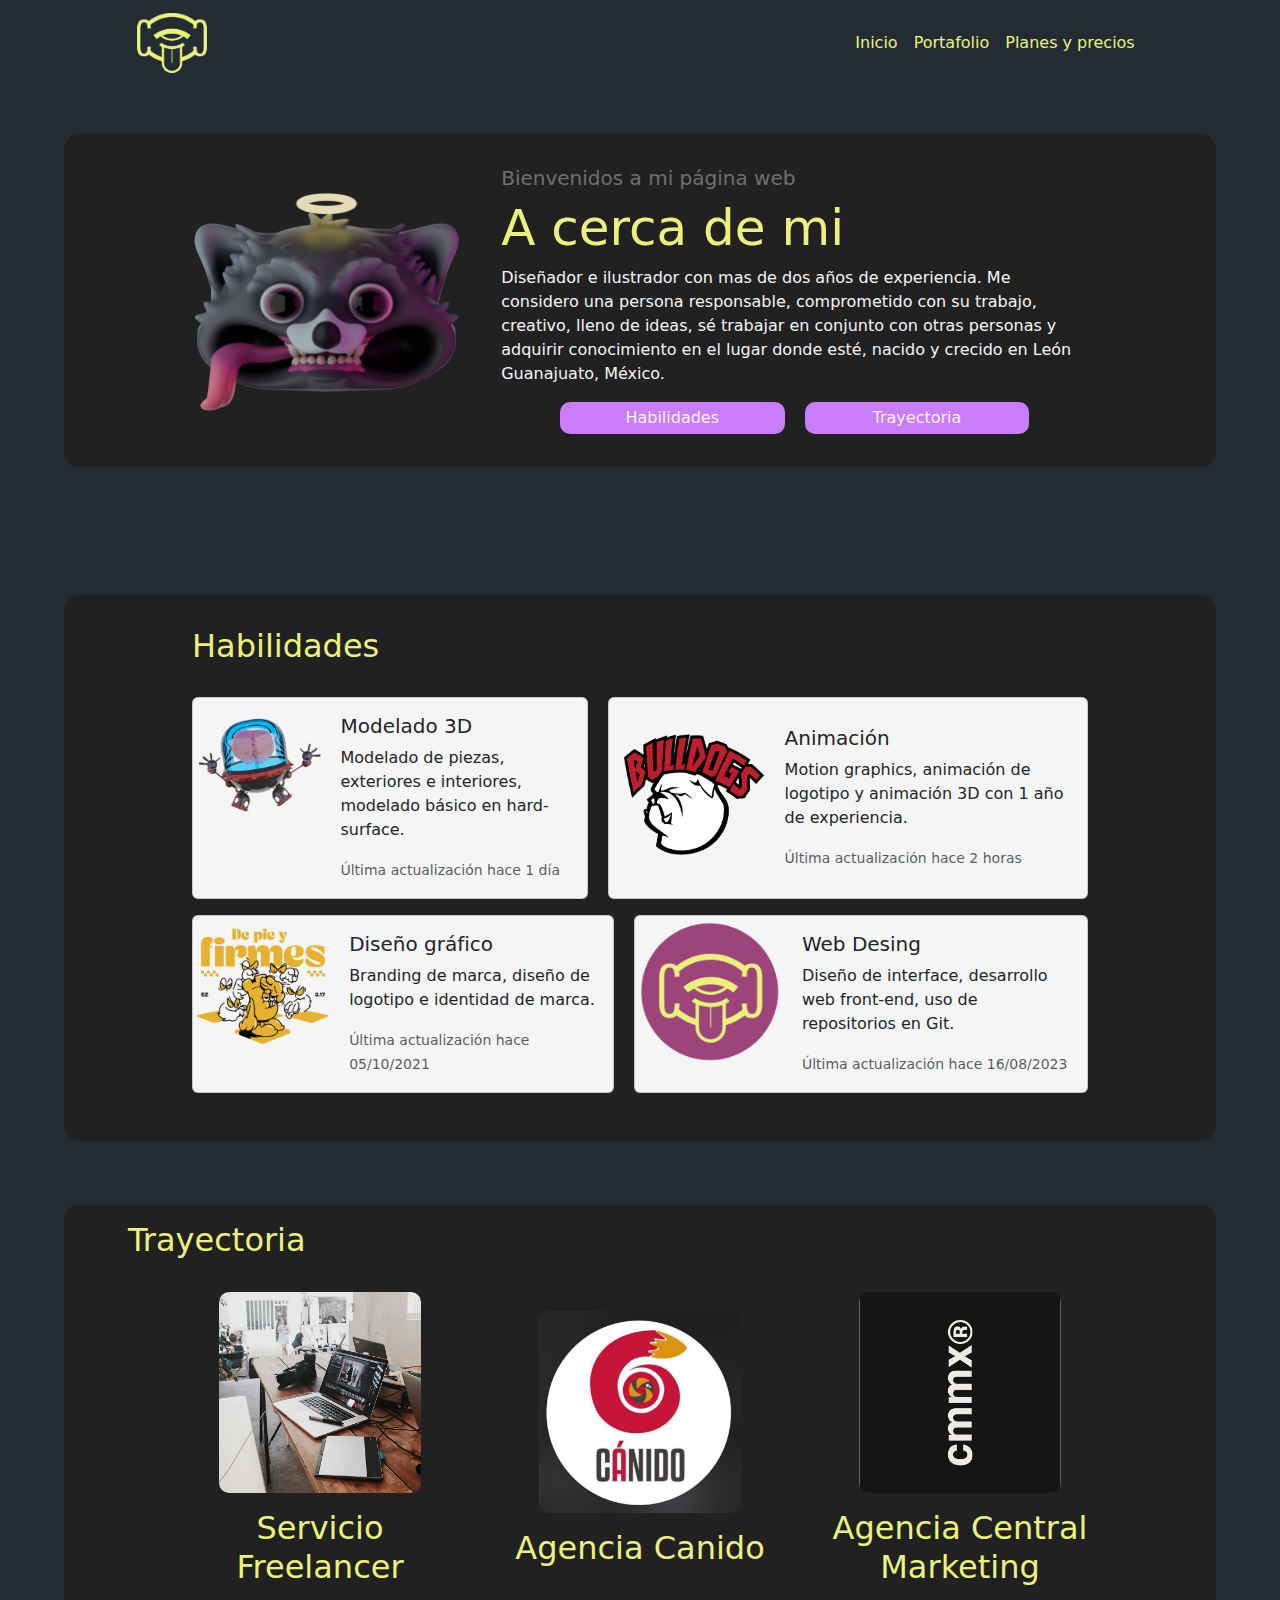
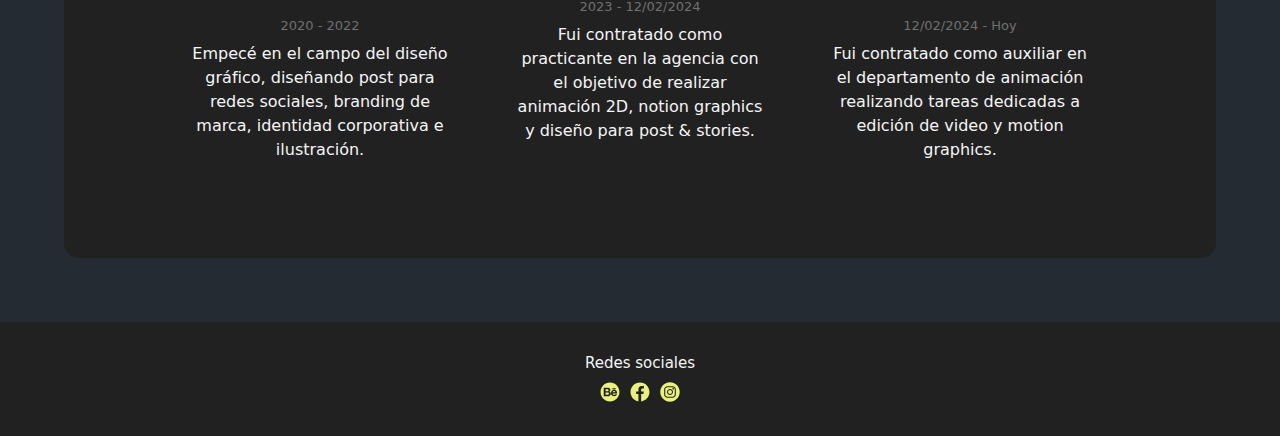
==== index.html @ 5fc026d7 "Agregué SASS a mi proyecto y ejecuté el comando para exportarlo a css plano" ====
<!DOCTYPE html>
<html lang="es">
<head>
    <meta charset="UTF-8">
    <meta name="viewport" content="width=device-width, initial-scale=1.0">
    <title>Inicio</title>

    <!-- Estilos -->

    <link rel="stylesheet" href="./css/main.css">
    
    <!-- Bootstrap CDN -->
    
    <link href="https://cdn.jsdelivr.net/npm/bootstrap@5.3.3/dist/css/bootstrap.min.css" rel="stylesheet" integrity="sha384-QWTKZyjpPEjISv5WaRU9OFeRpok6YctnYmDr5pNlyT2bRjXh0JMhjY6hW+ALEwIH" crossorigin="anonymous">
    <script src="https://cdn.jsdelivr.net/npm/bootstrap@5.3.3/dist/js/bootstrap.bundle.min.js" integrity="sha384-YvpcrYf0tY3lHB60NNkmXc5s9fDVZLESaAA55NDzOxhy9GkcIdslK1eN7N6jIeHz" crossorigin="anonymous"></script>

</head>
<body class="cuerpo">
    
    <nav class="navbar navbar-expand-lg">
        <div class="container-fluid">
          <a class="navbar-brand" href="#"><img class="logo" src="./assets/images/logoPagina.png"></a>
          <button class="navbar-toggler" type="button" data-bs-toggle="collapse" data-bs-target="#navbarNavAltMarkup" aria-controls="navbarNavAltMarkup" aria-expanded="false" aria-label="Toggle navigation">
            <span class="navbar-toggler-icon"></span>
          </button>
          <div class="collapse navbar-collapse" id="navbarNavAltMarkup">
            <div class="navbar-nav">
              <a class="nav-link" aria-current="page" href="#">Inicio</a>
              <a class="nav-link" href="./pages/portafolio.html">Portafolio</a>
              <a class="nav-link" href="#">Planes y precios</a>
              
            </div>
          </div>
        </div>
      </nav>

      <div class="bienvenida">

        <div class="foto">

            <img class="imgFoto" src="./assets/images/fotoBienvenida.png" alt="">

        </div>

        <div class="info">

            <h2>Bienvenidos a mi página web</h2>
            <h1>A cerca de mi</h1>
            <p>Diseñador e ilustrador con mas de dos años de experiencia. Me considero una persona responsable, comprometido con su trabajo,  creativo, lleno de ideas, sé trabajar en conjunto con otras personas y adquirir conocimiento en el lugar donde esté, nacido y crecido en León Guanajuato, México.</p>

            <div class="botones">

                <div class="btn_cv">

                    <button class="btnHab"><a href="#habilidades">Habilidades</a></button>
                    <button class="btnTray"><a href="#trayectoria">Trayectoria</a></button>
                    

                </div>

          </div>

        </div>

      </div>

      <div class="habilidades" id="habilidades">

        <h2>Habilidades</h2>

        <div class="skillsCardsTop">

          <!--- Card 1 -->

          <div class="card mb-3" style="max-width: 540px;">
            <div class="row g-0">
              <div class="col-md-4">
                <img src="./assets/images/robot2.png" class="img-fluid rounded-start" alt="...">
              </div>
              <div class="col-md-8">
                <div class="card-body">
                  <h5 class="card-title">Modelado 3D</h5>
                  <p class="card-text">Modelado de piezas, exteriores e interiores, modelado básico en hard-surface.</p>
                  <p class="card-text"><small class="text-body-secondary">Última actualización hace 1 día</small></p>
                </div>
              </div>
            </div>
          </div>

          <!--- Card 2 -->

          <div class="card mb-3" style="max-width: 540px;">
            <div class="row g-0">
              <div class="col-md-4">
                <img src="./assets/images/bulldogs.png" class="img-fluid rounded-start" alt="...">
              </div>
              <div class="col-md-8">
                <div class="card-body">
                  <h5 class="card-title">Animación</h5>
                  <p class="card-text">Motion graphics, animación de logotipo y animación 3D con 1 año de experiencia.</p>
                  <p class="card-text"><small class="text-body-secondary">Última actualización hace 2 horas</small></p>
                </div>
              </div>
            </div>
          </div>

        </div>

        <div class="skillsCardsDown">

          <!--- Card 3 -->

          <div class="card mb-3" style="max-width: 540px;">
            <div class="row g-0">
              <div class="col-md-4">
                <img src="./assets/images/diseño.png" class="img-fluid rounded-start" alt="...">
              </div>
              <div class="col-md-8">
                <div class="card-body">
                  <h5 class="card-title">Diseño gráfico</h5>
                  <p class="card-text">Branding de marca, diseño de logotipo e identidad de marca.</p>
                  <p class="card-text"><small class="text-body-secondary">Última actualización hace 05/10/2021</small></p>
                </div>
              </div>
            </div>
          </div>

          <!--- Card 4 -->

          <div class="card mb-3" style="max-width: 540px;">
            <div class="row g-0">
              <div class="col-md-4">
                <img src="./assets/images/logoPagina2.png" class="img-fluid rounded-start" alt="...">
              </div>
              <div class="col-md-8">
                <div class="card-body">
                  <h5 class="card-title">Web Desing</h5>
                  <p class="card-text">Diseño de interface, desarrollo web front-end, uso de repositorios en Git.</p>
                  <p class="card-text"><small class="text-body-secondary">Última actualización hace 16/08/2023</small></p>
                </div>
              </div>
            </div>
          </div>

        </div>

      </div>


      <!-- Trayectoria -->



      <div class="trayectoria" id="trayectoria">


        <h2 id="trayectoria">Trayectoria</h2>
        
        
      <div class="trayCards">

        <!-- Card 1 -->

        <div class="card" style="width: 18rem;">
          <img src="./assets/images/freelance.png" class="card-img-top" alt="...">
          <div class="card-body">
            <h2>Servicio Freelancer</h2>
            <h4>2020 - 2022</h4>
            <p class="card-text">Empecé en el campo del diseño gráfico, diseñando post para redes sociales, branding de marca, identidad corporativa e ilustración.</p>
          </div>
        </div>

        <!-- Card 2 -->

        <div class="card" style="width: 18rem;">
          <img src="./assets/images/canido.png" class="card-img-top" alt="...">
          <div class="card-body">
            <h2>Agencia Canido</h2>
            <h4>2023 - 12/02/2024</h4>
            <p class="card-text">Fui contratado como practicante en la agencia con el objetivo de realizar animación 2D, notion graphics y diseño para post & stories.</p>
          </div>
        </div>

        <!-- Card 3 -->

        <div class="card" style="width: 18rem;">
          <img src="./assets/images/cmmx.png" class="card-img-top" alt="...">
          <div class="card-body">
            <h2>Agencia Central Marketing</h2>
            <h4>12/02/2024 - Hoy</h4>
            <p class="card-text">Fui contratado como auxiliar en el departamento de animación realizando tareas dedicadas a edición de video y motion graphics.</p>
          </div>
        </div>

      </div>
      </div>

      <!-- Footer -->
       <div class="footer">

        <h2>Redes sociales</h2>

        <div class="rss">

          
          

            <li><a href="https://www.behance.net/carloscamarena1" target="_blank"><img src="./assets/images/behanceIcon.svg" alt=""></a></li>

            <li><a href="https://www.facebook.com/profile.php?id=100029726767003&locale=es_LA" target="_blank"><img src="./assets/images/faceIcon.svg" alt=""></li></a>       

            <li><a href="https://www.instagram.com/charlie30cam/" target="_blank"><img src="./assets/images/instaIcon.svg" alt=""></li></a>


          
          

        </div>

       </div>

</body>
</html>
---- css/main.css ----
/* Reseteo de estilos */
* {
  padding: 0;
  margin: 0;
  border: 0;
  font-size: 100%;
}

/* Paleta de colores */
.montserrat {
  font-family: "Montserrat", sans-serif;
  font-optical-sizing: auto;
  font-style: normal;
}

.ibm-plex-sans-thin {
  font-family: "IBM Plex Sans", sans-serif;
  font-weight: 100;
  font-style: normal;
}

.ibm-plex-sans-extralight {
  font-family: "IBM Plex Sans", sans-serif;
  font-weight: 200;
  font-style: normal;
}

.ibm-plex-sans-light {
  font-family: "IBM Plex Sans", sans-serif;
  font-weight: 300;
  font-style: normal;
}

.ibm-plex-sans-regular {
  font-family: "IBM Plex Sans", sans-serif;
  font-weight: 400;
  font-style: normal;
}

.ibm-plex-sans-medium {
  font-family: "IBM Plex Sans", sans-serif;
  font-weight: 500;
  font-style: normal;
}

.ibm-plex-sans-semibold {
  font-family: "IBM Plex Sans", sans-serif;
  font-weight: 600;
  font-style: normal;
}

.ibm-plex-sans-bold {
  font-family: "IBM Plex Sans", sans-serif;
  font-weight: 700;
  font-style: normal;
}

.ibm-plex-sans-thin-italic {
  font-family: "IBM Plex Sans", sans-serif;
  font-weight: 100;
  font-style: italic;
}

.ibm-plex-sans-extralight-italic {
  font-family: "IBM Plex Sans", sans-serif;
  font-weight: 200;
  font-style: italic;
}

.ibm-plex-sans-light-italic {
  font-family: "IBM Plex Sans", sans-serif;
  font-weight: 300;
  font-style: italic;
}

.ibm-plex-sans-regular-italic {
  font-family: "IBM Plex Sans", sans-serif;
  font-weight: 400;
  font-style: italic;
}

.ibm-plex-sans-medium-italic {
  font-family: "IBM Plex Sans", sans-serif;
  font-weight: 500;
  font-style: italic;
}

.ibm-plex-sans-semibold-italic {
  font-family: "IBM Plex Sans", sans-serif;
  font-weight: 600;
  font-style: italic;
}

.ibm-plex-sans-bold-italic {
  font-family: "IBM Plex Sans", sans-serif;
  font-weight: 700;
  font-style: italic;
}

.cuerpo {
  background: #252B33;
  display: flex;
  flex-direction: column;
  align-items: center;
  justify-content: center;
  width: 100%;
}

.navbar {
  background: #252B33;
}
.navbar .nav-link {
  font: Montserrat sans-serif 300 normal 20px;
  color: #EAF27C;
}
.navbar .logo {
  width: 10%;
}

.bienvenida {
  margin-bottom: 10%;
  margin-top: 3rem;
  display: flex;
  flex-direction: row;
  align-items: center;
  justify-content: center;
  width: 90%;
  gap: 40px;
  height: fit-content;
  border-radius: 15px;
  background: #212121;
  padding: 2rem 8rem;
}
.bienvenida .foto .imgFoto {
  width: 100%;
}
.bienvenida .info {
  display: flex;
  flex-direction: column;
  align-items: start;
}
.bienvenida .info h2 {
  font: Montserrat sans-serif 300 normal 20px;
  color: #707070;
  font-size: 20px;
}
.bienvenida .info h1 {
  font: Montserrat sans-serif 600 bold;
  color: #EAF27C;
  font-size: 50px;
}
.bienvenida .info p {
  font: ibm plex sans 500 normal;
  color: #F5F5F5;
}
.bienvenida .info .botones {
  display: flex;
  align-items: center;
  justify-content: center;
  width: 100%;
}
.bienvenida .info .btn_cv {
  display: grid;
  grid-template-columns: 1fr 1fr;
  grid-template-rows: 2rem;
  gap: 20px;
  width: 80%;
}
.bienvenida .info .btn_cv a {
  text-decoration: none;
  color: #F5F5F5;
}
.bienvenida .info .btn_cv .btnHab {
  background-color: #CA7DF9;
  color: #F5F5F5;
  border-radius: 10px;
}
.bienvenida .info .btn_cv .btnTray {
  background-color: #CA7DF9;
  color: #F5F5F5;
  border-radius: 10px;
}

.habilidades {
  width: 90%;
  color: #EAF27C;
  border-radius: 15px;
  padding: 2rem 8rem;
  background-color: #212121;
}
.habilidades h2 {
  margin-bottom: 2rem;
}
.habilidades .card {
  background: #252B33;
  display: flex;
  flex-direction: row;
  align-items: center;
  justify-content: center;
  background: #F5F5F5;
}
.habilidades .skillsCardsTop {
  display: flex;
  flex-direction: row;
  gap: 20px;
}
.habilidades .skillsCardsDown {
  display: flex;
  flex-direction: row;
  gap: 20px;
}

.trayectoria {
  width: 90%;
  color: #EAF27C;
  border-radius: 15px;
  background-color: #212121;
  padding: 1rem 4rem;
  margin: 4rem 5rem;
}
.trayectoria h2 {
  margin-bottom: 2rem;
}
.trayectoria .trayCards {
  display: flex;
  flex-direction: row;
  align-items: center;
  justify-content: center;
  gap: 2rem;
  margin-bottom: 4rem;
}
.trayectoria .trayCards .card {
  display: flex;
  flex-direction: column;
  align-items: center;
  justify-content: center;
  border: none;
  text-align: center;
  background: none;
}
.trayectoria .trayCards .card img {
  border-radius: 10px;
  width: 70%;
  margin-bottom: none;
}
.trayectoria .trayCards .card h2 {
  font: Montserrat sans-serif 600 bold;
  color: #EAF27C;
}
.trayectoria .trayCards .card h4 {
  font: Montserrat sans-serif 300 normal 20px;
  color: #707070;
  font-size: small;
}
.trayectoria .trayCards .card p {
  font: ibm plex sans 500 normal;
  color: #F5F5F5;
}

.footer {
  background: #212121;
  width: 100%;
  display: flex;
  flex-direction: column;
  align-items: center;
  padding: 2rem;
}
.footer h2 {
  font-size: 15px;
  color: #F5F5F5;
}
.footer .rss {
  display: flex;
  flex-direction: row;
  align-items: start;
  justify-content: start;
  width: 80px;
  gap: 10px;
}
.footer .rss h2 {
  font: Montserrat sans-serif 300 normal 20px;
  color: #F5F5F5;
}
.footer .rss li {
  list-style: none;
}
.footer .rss img {
  width: 100%;
}

.carousel {
  width: 70%;
  padding: 1rem 7rem;
}
.carousel img {
  border-radius: 15px;
}

.portafolio {
  margin: 1rem 6rem;
  text-align: center;
  display: flex;
  flex-direction: column;
  align-items: center;
  justify-content: center;
}
.portafolio .tituloP {
  font: Montserrat sans-serif 600 bold;
  color: #EAF27C;
}
.portafolio .textoP {
  font: Montserrat sans-serif 300 normal 20px;
  color: #F5F5F5;
}

.botones-porta {
  margin-bottom: 2rem;
  display: flex;
  flex-direction: row;
  align-items: center;
  justify-content: center;
}
.botones-porta .botones {
  width: 60%;
  display: flex;
  flex-direction: row;
  align-items: center;
  justify-content: space-between;
}
.botones-porta .botones button {
  width: 20%;
  border-radius: 100%;
  background: #212121;
  border-color: black;
}
.botones-porta .botones button img {
  width: 100%;
}

.ilustracion {
  display: flex;
  flex-direction: column;
  align-items: center;
  justify-content: center;
  padding: 2rem 0rem;
}
.ilustracion h2 {
  font: Montserrat sans-serif 600 bold;
  color: #EAF27C;
}
.ilustracion .galeria {
  display: flex;
  flex-direction: column;
  align-items: center;
  justify-content: center;
  margin: 0rem 5rem;
}
.ilustracion .galeria .bloque1 {
  padding: 2rem 0rem;
  width: 70%;
  display: flex;
  flex-direction: row;
  align-items: center;
  justify-content: center;
  gap: 50px;
}
.ilustracion .galeria .bloque1 img {
  width: 30%;
  border-radius: 15px;
}
.ilustracion .galeria .bloque2 {
  width: 70%;
  display: flex;
  flex-direction: row;
  align-items: center;
  justify-content: center;
  gap: 50px;
}
.ilustracion .galeria .bloque2 img {
  width: 30%;
  border-radius: 15px;
}

.btnVolver {
  font: ibm plex sans 500 normal;
  color: #212121;
  background: #EAF27C;
  border-radius: 5px;
  width: 15%;
  margin: 2rem 0rem;
}
.btnVolver a {
  text-decoration: none;
  color: #212121;
}

.socialMedia {
  display: flex;
  flex-direction: column;
  align-items: center;
  justify-content: center;
  padding: 2rem 0rem;
}
.socialMedia h2 {
  font: Montserrat sans-serif 600 bold;
  color: #EAF27C;
}
.socialMedia .galeria {
  display: flex;
  flex-direction: column;
  align-items: center;
  justify-content: center;
  margin: 0rem 5rem;
}
.socialMedia .galeria .bloque1 {
  padding: 2rem 0rem;
  width: 70%;
  display: flex;
  flex-direction: row;
  align-items: center;
  justify-content: center;
  gap: 50px;
}
.socialMedia .galeria .bloque1 img {
  width: 30%;
  border-radius: 15px;
}
.socialMedia .galeria .bloque2 {
  width: 70%;
  display: flex;
  flex-direction: row;
  align-items: center;
  justify-content: center;
  gap: 50px;
}
.socialMedia .galeria .bloque2 img {
  width: 30%;
  border-radius: 15px;
}

.logofolio {
  display: flex;
  flex-direction: column;
  align-items: center;
  justify-content: center;
  padding: 2rem 0rem;
}
.logofolio h2 {
  font: Montserrat sans-serif 600 bold;
  color: #EAF27C;
}
.logofolio .galeria {
  display: flex;
  flex-direction: column;
  align-items: center;
  justify-content: center;
  margin: 0rem 5rem;
}
.logofolio .galeria .bloque1 {
  padding: 2rem 0rem;
  width: 70%;
  display: flex;
  flex-direction: row;
  align-items: center;
  justify-content: center;
  gap: 50px;
}
.logofolio .galeria .bloque1 img {
  width: 30%;
  border-radius: 15px;
}
.logofolio .galeria .bloque2 {
  width: 70%;
  display: flex;
  flex-direction: row;
  align-items: center;
  justify-content: center;
  gap: 50px;
}
.logofolio .galeria .bloque2 img {
  width: 30%;
  border-radius: 15px;
}

/*# sourceMappingURL=main.css.map */
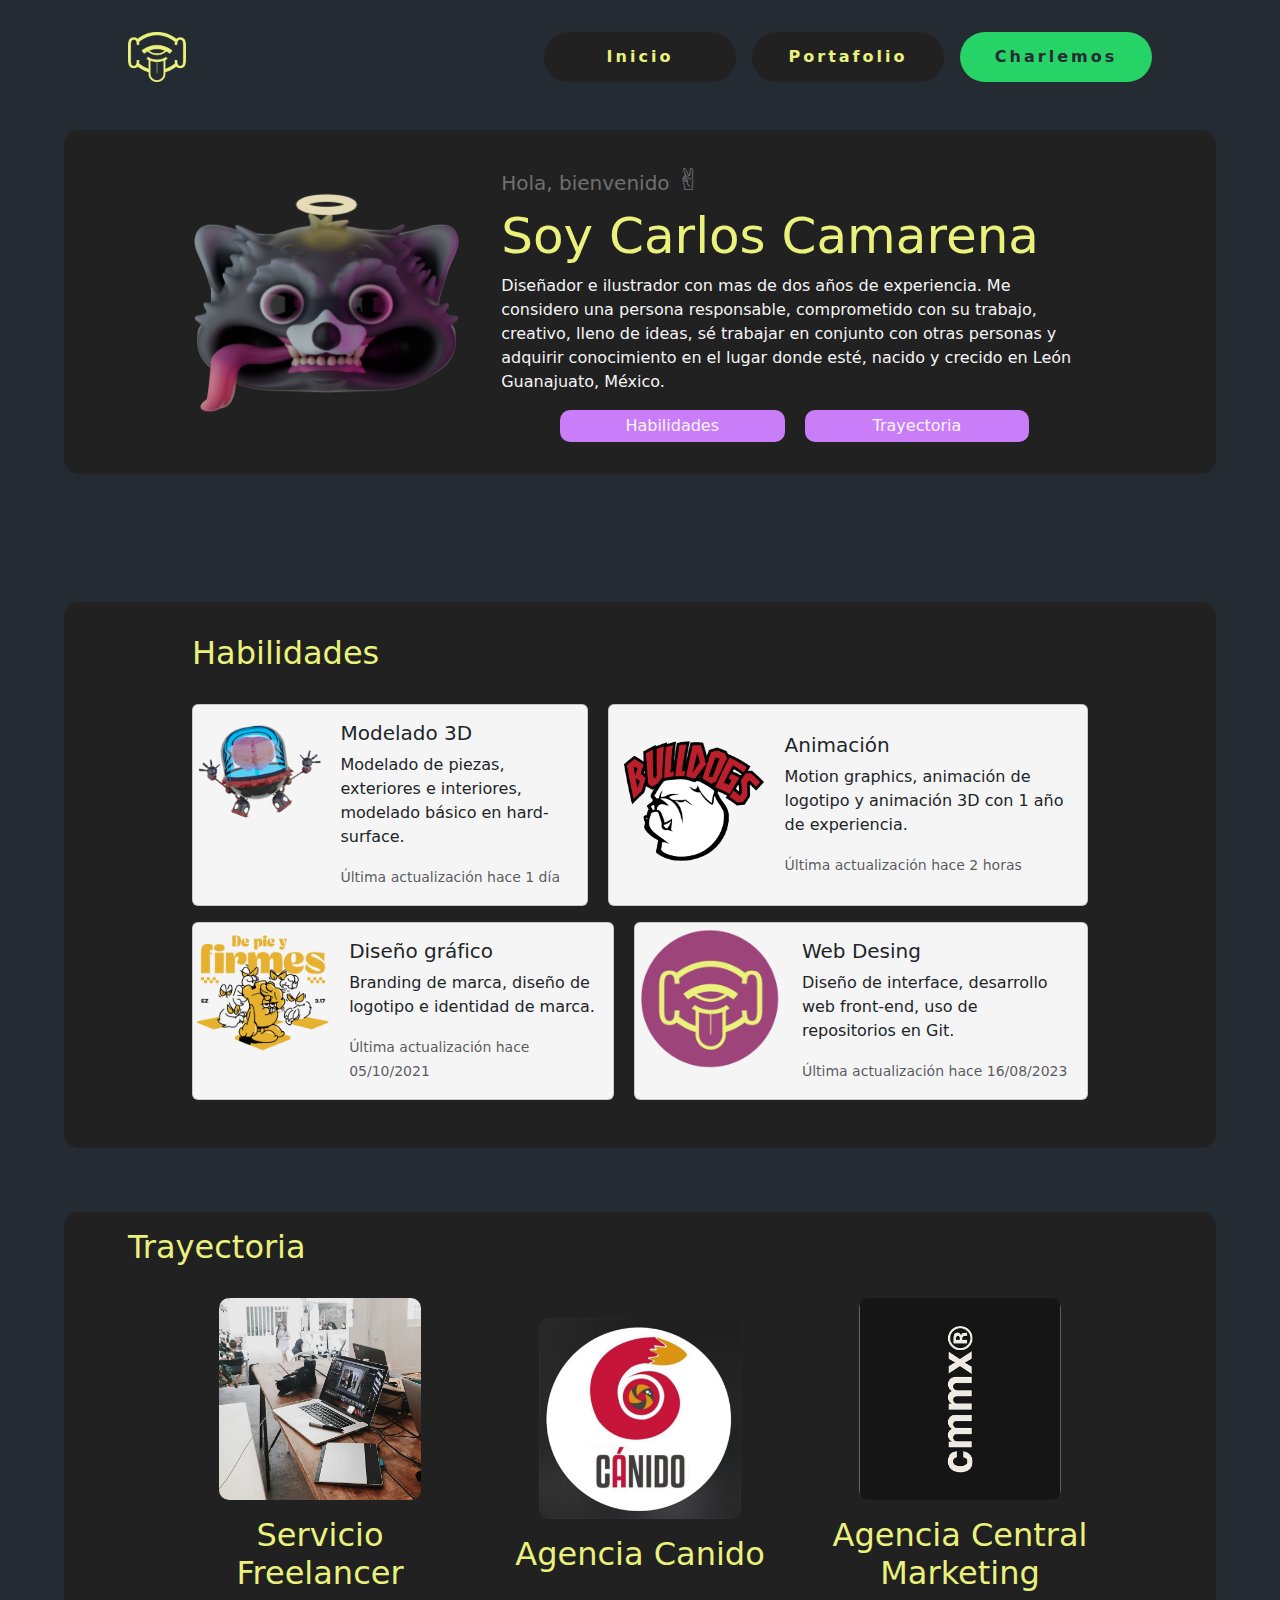
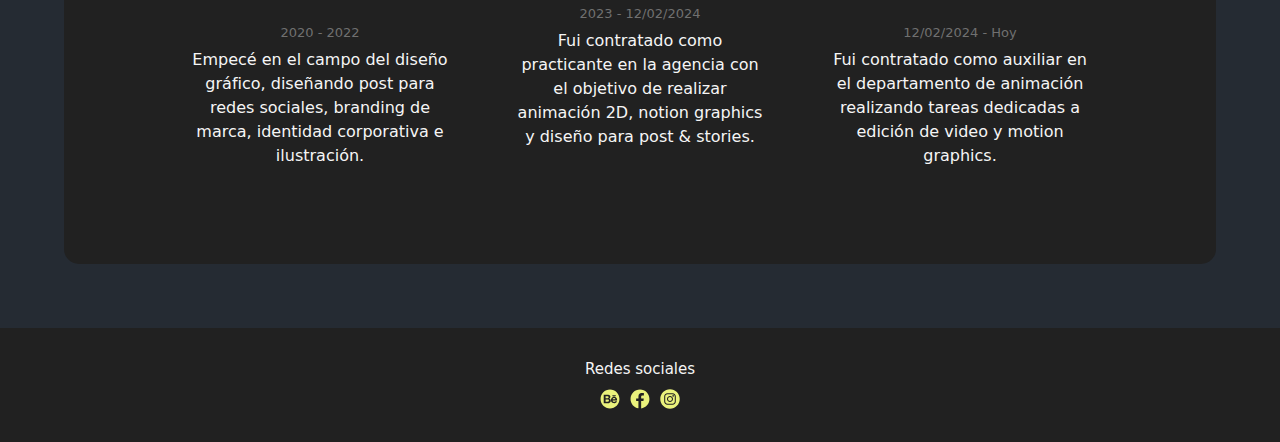
==== commit 0f7f22d5: "Modificacion 0.1 de la navbar" ====
--- a/index.html
+++ b/index.html
@@ -5,6 +5,8 @@
     <meta name="viewport" content="width=device-width, initial-scale=1.0">
     <title>Inicio</title>
 
+    <!-- SEO -->
+
     <!-- Estilos -->
 
     <link rel="stylesheet" href="./css/main.css">
@@ -16,23 +18,14 @@
 
 </head>
 <body class="cuerpo">
+
+  <nav class="navbar2">
+      <img class="iconLogo" src="./assets/images/logoPagina.png">
+      <a href="#" class="home">Inicio</a>
+      <a href="./pages/portafolio.html" class="portfolio">Portafolio</a>
+      <a href="#" class="whatsapp">Charlemos</a>
+  </nav>
     
-    <nav class="navbar navbar-expand-lg">
-        <div class="container-fluid">
-          <a class="navbar-brand" href="#"><img class="logo" src="./assets/images/logoPagina.png"></a>
-          <button class="navbar-toggler" type="button" data-bs-toggle="collapse" data-bs-target="#navbarNavAltMarkup" aria-controls="navbarNavAltMarkup" aria-expanded="false" aria-label="Toggle navigation">
-            <span class="navbar-toggler-icon"></span>
-          </button>
-          <div class="collapse navbar-collapse" id="navbarNavAltMarkup">
-            <div class="navbar-nav">
-              <a class="nav-link" aria-current="page" href="#">Inicio</a>
-              <a class="nav-link" href="./pages/portafolio.html">Portafolio</a>
-              <a class="nav-link" href="#">Planes y precios</a>
-              
-            </div>
-          </div>
-        </div>
-      </nav>
 
       <div class="bienvenida">
 
@@ -44,8 +37,8 @@
 
         <div class="info">
 
-            <h2>Bienvenidos a mi página web</h2>
-            <h1>A cerca de mi</h1>
+            <h2>Hola, bienvenido <span id="emojiSaludo">&#9996;</span></h2>
+            <h1>Soy Carlos Camarena</h1>
             <p>Diseñador e ilustrador con mas de dos años de experiencia. Me considero una persona responsable, comprometido con su trabajo,  creativo, lleno de ideas, sé trabajar en conjunto con otras personas y adquirir conocimiento en el lugar donde esté, nacido y crecido en León Guanajuato, México.</p>
 
             <div class="botones">
--- a/css/main.css
+++ b/css/main.css
@@ -1,485 +1 @@
-/* Reseteo de estilos */
-* {
-  padding: 0;
-  margin: 0;
-  border: 0;
-  font-size: 100%;
-}
-
-/* Paleta de colores */
-.montserrat {
-  font-family: "Montserrat", sans-serif;
-  font-optical-sizing: auto;
-  font-style: normal;
-}
-
-.ibm-plex-sans-thin {
-  font-family: "IBM Plex Sans", sans-serif;
-  font-weight: 100;
-  font-style: normal;
-}
-
-.ibm-plex-sans-extralight {
-  font-family: "IBM Plex Sans", sans-serif;
-  font-weight: 200;
-  font-style: normal;
-}
-
-.ibm-plex-sans-light {
-  font-family: "IBM Plex Sans", sans-serif;
-  font-weight: 300;
-  font-style: normal;
-}
-
-.ibm-plex-sans-regular {
-  font-family: "IBM Plex Sans", sans-serif;
-  font-weight: 400;
-  font-style: normal;
-}
-
-.ibm-plex-sans-medium {
-  font-family: "IBM Plex Sans", sans-serif;
-  font-weight: 500;
-  font-style: normal;
-}
-
-.ibm-plex-sans-semibold {
-  font-family: "IBM Plex Sans", sans-serif;
-  font-weight: 600;
-  font-style: normal;
-}
-
-.ibm-plex-sans-bold {
-  font-family: "IBM Plex Sans", sans-serif;
-  font-weight: 700;
-  font-style: normal;
-}
-
-.ibm-plex-sans-thin-italic {
-  font-family: "IBM Plex Sans", sans-serif;
-  font-weight: 100;
-  font-style: italic;
-}
-
-.ibm-plex-sans-extralight-italic {
-  font-family: "IBM Plex Sans", sans-serif;
-  font-weight: 200;
-  font-style: italic;
-}
-
-.ibm-plex-sans-light-italic {
-  font-family: "IBM Plex Sans", sans-serif;
-  font-weight: 300;
-  font-style: italic;
-}
-
-.ibm-plex-sans-regular-italic {
-  font-family: "IBM Plex Sans", sans-serif;
-  font-weight: 400;
-  font-style: italic;
-}
-
-.ibm-plex-sans-medium-italic {
-  font-family: "IBM Plex Sans", sans-serif;
-  font-weight: 500;
-  font-style: italic;
-}
-
-.ibm-plex-sans-semibold-italic {
-  font-family: "IBM Plex Sans", sans-serif;
-  font-weight: 600;
-  font-style: italic;
-}
-
-.ibm-plex-sans-bold-italic {
-  font-family: "IBM Plex Sans", sans-serif;
-  font-weight: 700;
-  font-style: italic;
-}
-
-.cuerpo {
-  background: #252B33;
-  display: flex;
-  flex-direction: column;
-  align-items: center;
-  justify-content: center;
-  width: 100%;
-}
-
-.navbar {
-  background: #252B33;
-}
-.navbar .nav-link {
-  font: Montserrat sans-serif 300 normal 20px;
-  color: #EAF27C;
-}
-.navbar .logo {
-  width: 10%;
-}
-
-.bienvenida {
-  margin-bottom: 10%;
-  margin-top: 3rem;
-  display: flex;
-  flex-direction: row;
-  align-items: center;
-  justify-content: center;
-  width: 90%;
-  gap: 40px;
-  height: fit-content;
-  border-radius: 15px;
-  background: #212121;
-  padding: 2rem 8rem;
-}
-.bienvenida .foto .imgFoto {
-  width: 100%;
-}
-.bienvenida .info {
-  display: flex;
-  flex-direction: column;
-  align-items: start;
-}
-.bienvenida .info h2 {
-  font: Montserrat sans-serif 300 normal 20px;
-  color: #707070;
-  font-size: 20px;
-}
-.bienvenida .info h1 {
-  font: Montserrat sans-serif 600 bold;
-  color: #EAF27C;
-  font-size: 50px;
-}
-.bienvenida .info p {
-  font: ibm plex sans 500 normal;
-  color: #F5F5F5;
-}
-.bienvenida .info .botones {
-  display: flex;
-  align-items: center;
-  justify-content: center;
-  width: 100%;
-}
-.bienvenida .info .btn_cv {
-  display: grid;
-  grid-template-columns: 1fr 1fr;
-  grid-template-rows: 2rem;
-  gap: 20px;
-  width: 80%;
-}
-.bienvenida .info .btn_cv a {
-  text-decoration: none;
-  color: #F5F5F5;
-}
-.bienvenida .info .btn_cv .btnHab {
-  background-color: #CA7DF9;
-  color: #F5F5F5;
-  border-radius: 10px;
-}
-.bienvenida .info .btn_cv .btnTray {
-  background-color: #CA7DF9;
-  color: #F5F5F5;
-  border-radius: 10px;
-}
-
-.habilidades {
-  width: 90%;
-  color: #EAF27C;
-  border-radius: 15px;
-  padding: 2rem 8rem;
-  background-color: #212121;
-}
-.habilidades h2 {
-  margin-bottom: 2rem;
-}
-.habilidades .card {
-  background: #252B33;
-  display: flex;
-  flex-direction: row;
-  align-items: center;
-  justify-content: center;
-  background: #F5F5F5;
-}
-.habilidades .skillsCardsTop {
-  display: flex;
-  flex-direction: row;
-  gap: 20px;
-}
-.habilidades .skillsCardsDown {
-  display: flex;
-  flex-direction: row;
-  gap: 20px;
-}
-
-.trayectoria {
-  width: 90%;
-  color: #EAF27C;
-  border-radius: 15px;
-  background-color: #212121;
-  padding: 1rem 4rem;
-  margin: 4rem 5rem;
-}
-.trayectoria h2 {
-  margin-bottom: 2rem;
-}
-.trayectoria .trayCards {
-  display: flex;
-  flex-direction: row;
-  align-items: center;
-  justify-content: center;
-  gap: 2rem;
-  margin-bottom: 4rem;
-}
-.trayectoria .trayCards .card {
-  display: flex;
-  flex-direction: column;
-  align-items: center;
-  justify-content: center;
-  border: none;
-  text-align: center;
-  background: none;
-}
-.trayectoria .trayCards .card img {
-  border-radius: 10px;
-  width: 70%;
-  margin-bottom: none;
-}
-.trayectoria .trayCards .card h2 {
-  font: Montserrat sans-serif 600 bold;
-  color: #EAF27C;
-}
-.trayectoria .trayCards .card h4 {
-  font: Montserrat sans-serif 300 normal 20px;
-  color: #707070;
-  font-size: small;
-}
-.trayectoria .trayCards .card p {
-  font: ibm plex sans 500 normal;
-  color: #F5F5F5;
-}
-
-.footer {
-  background: #212121;
-  width: 100%;
-  display: flex;
-  flex-direction: column;
-  align-items: center;
-  padding: 2rem;
-}
-.footer h2 {
-  font-size: 15px;
-  color: #F5F5F5;
-}
-.footer .rss {
-  display: flex;
-  flex-direction: row;
-  align-items: start;
-  justify-content: start;
-  width: 80px;
-  gap: 10px;
-}
-.footer .rss h2 {
-  font: Montserrat sans-serif 300 normal 20px;
-  color: #F5F5F5;
-}
-.footer .rss li {
-  list-style: none;
-}
-.footer .rss img {
-  width: 100%;
-}
-
-.carousel {
-  width: 70%;
-  padding: 1rem 7rem;
-}
-.carousel img {
-  border-radius: 15px;
-}
-
-.portafolio {
-  margin: 1rem 6rem;
-  text-align: center;
-  display: flex;
-  flex-direction: column;
-  align-items: center;
-  justify-content: center;
-}
-.portafolio .tituloP {
-  font: Montserrat sans-serif 600 bold;
-  color: #EAF27C;
-}
-.portafolio .textoP {
-  font: Montserrat sans-serif 300 normal 20px;
-  color: #F5F5F5;
-}
-
-.botones-porta {
-  margin-bottom: 2rem;
-  display: flex;
-  flex-direction: row;
-  align-items: center;
-  justify-content: center;
-}
-.botones-porta .botones {
-  width: 60%;
-  display: flex;
-  flex-direction: row;
-  align-items: center;
-  justify-content: space-between;
-}
-.botones-porta .botones button {
-  width: 20%;
-  border-radius: 100%;
-  background: #212121;
-  border-color: black;
-}
-.botones-porta .botones button img {
-  width: 100%;
-}
-
-.ilustracion {
-  display: flex;
-  flex-direction: column;
-  align-items: center;
-  justify-content: center;
-  padding: 2rem 0rem;
-}
-.ilustracion h2 {
-  font: Montserrat sans-serif 600 bold;
-  color: #EAF27C;
-}
-.ilustracion .galeria {
-  display: flex;
-  flex-direction: column;
-  align-items: center;
-  justify-content: center;
-  margin: 0rem 5rem;
-}
-.ilustracion .galeria .bloque1 {
-  padding: 2rem 0rem;
-  width: 70%;
-  display: flex;
-  flex-direction: row;
-  align-items: center;
-  justify-content: center;
-  gap: 50px;
-}
-.ilustracion .galeria .bloque1 img {
-  width: 30%;
-  border-radius: 15px;
-}
-.ilustracion .galeria .bloque2 {
-  width: 70%;
-  display: flex;
-  flex-direction: row;
-  align-items: center;
-  justify-content: center;
-  gap: 50px;
-}
-.ilustracion .galeria .bloque2 img {
-  width: 30%;
-  border-radius: 15px;
-}
-
-.btnVolver {
-  font: ibm plex sans 500 normal;
-  color: #212121;
-  background: #EAF27C;
-  border-radius: 5px;
-  width: 15%;
-  margin: 2rem 0rem;
-}
-.btnVolver a {
-  text-decoration: none;
-  color: #212121;
-}
-
-.socialMedia {
-  display: flex;
-  flex-direction: column;
-  align-items: center;
-  justify-content: center;
-  padding: 2rem 0rem;
-}
-.socialMedia h2 {
-  font: Montserrat sans-serif 600 bold;
-  color: #EAF27C;
-}
-.socialMedia .galeria {
-  display: flex;
-  flex-direction: column;
-  align-items: center;
-  justify-content: center;
-  margin: 0rem 5rem;
-}
-.socialMedia .galeria .bloque1 {
-  padding: 2rem 0rem;
-  width: 70%;
-  display: flex;
-  flex-direction: row;
-  align-items: center;
-  justify-content: center;
-  gap: 50px;
-}
-.socialMedia .galeria .bloque1 img {
-  width: 30%;
-  border-radius: 15px;
-}
-.socialMedia .galeria .bloque2 {
-  width: 70%;
-  display: flex;
-  flex-direction: row;
-  align-items: center;
-  justify-content: center;
-  gap: 50px;
-}
-.socialMedia .galeria .bloque2 img {
-  width: 30%;
-  border-radius: 15px;
-}
-
-.logofolio {
-  display: flex;
-  flex-direction: column;
-  align-items: center;
-  justify-content: center;
-  padding: 2rem 0rem;
-}
-.logofolio h2 {
-  font: Montserrat sans-serif 600 bold;
-  color: #EAF27C;
-}
-.logofolio .galeria {
-  display: flex;
-  flex-direction: column;
-  align-items: center;
-  justify-content: center;
-  margin: 0rem 5rem;
-}
-.logofolio .galeria .bloque1 {
-  padding: 2rem 0rem;
-  width: 70%;
-  display: flex;
-  flex-direction: row;
-  align-items: center;
-  justify-content: center;
-  gap: 50px;
-}
-.logofolio .galeria .bloque1 img {
-  width: 30%;
-  border-radius: 15px;
-}
-.logofolio .galeria .bloque2 {
-  width: 70%;
-  display: flex;
-  flex-direction: row;
-  align-items: center;
-  justify-content: center;
-  gap: 50px;
-}
-.logofolio .galeria .bloque2 img {
-  width: 30%;
-  border-radius: 15px;
-}
-
-/*# sourceMappingURL=main.css.map */
+*{padding:0;margin:0;border:0;font-size:100%}.montserrat{font-family:"Montserrat",sans-serif;font-optical-sizing:auto;font-style:normal}.ibm-plex-sans-thin{font-family:"IBM Plex Sans",sans-serif;font-weight:100;font-style:normal}.ibm-plex-sans-extralight{font-family:"IBM Plex Sans",sans-serif;font-weight:200;font-style:normal}.ibm-plex-sans-light{font-family:"IBM Plex Sans",sans-serif;font-weight:300;font-style:normal}.ibm-plex-sans-regular{font-family:"IBM Plex Sans",sans-serif;font-weight:400;font-style:normal}.ibm-plex-sans-medium{font-family:"IBM Plex Sans",sans-serif;font-weight:500;font-style:normal}.ibm-plex-sans-semibold{font-family:"IBM Plex Sans",sans-serif;font-weight:600;font-style:normal}.ibm-plex-sans-bold{font-family:"IBM Plex Sans",sans-serif;font-weight:700;font-style:normal}.ibm-plex-sans-thin-italic{font-family:"IBM Plex Sans",sans-serif;font-weight:100;font-style:italic}.ibm-plex-sans-extralight-italic{font-family:"IBM Plex Sans",sans-serif;font-weight:200;font-style:italic}.ibm-plex-sans-light-italic{font-family:"IBM Plex Sans",sans-serif;font-weight:300;font-style:italic}.ibm-plex-sans-regular-italic{font-family:"IBM Plex Sans",sans-serif;font-weight:400;font-style:italic}.ibm-plex-sans-medium-italic{font-family:"IBM Plex Sans",sans-serif;font-weight:500;font-style:italic}.ibm-plex-sans-semibold-italic{font-family:"IBM Plex Sans",sans-serif;font-weight:600;font-style:italic}.ibm-plex-sans-bold-italic{font-family:"IBM Plex Sans",sans-serif;font-weight:700;font-style:italic}#emojiSaludo{font-size:30px}.cuerpo{background:#252b33;display:flex;flex-direction:column;align-items:center;justify-content:center;width:100%}.navbar2{width:80%;display:grid;grid-template-columns:1fr 1fr 1fr 1fr 1fr;background:rgba(0,0,0,0);gap:1rem;margin-top:2rem}.navbar2 .iconLogo{grid-column:1/2;width:30%}.navbar2 .home{background-color:#212121;grid-column:3/4;display:flex;justify-content:center;align-items:center;font-weight:800;letter-spacing:3px;border-radius:40px;text-decoration:none;color:#eaf27c}.navbar2 .portfolio{background-color:#212121;grid-column:4/5;display:flex;justify-content:center;align-items:center;font-weight:800;letter-spacing:3px;border-radius:40px;text-decoration:none;color:#eaf27c}.navbar2 .whatsapp{background-color:#25d366;grid-column:5/6;display:flex;justify-content:center;align-items:center;font-weight:800;letter-spacing:3px;border-radius:40px;border-radius:40px;text-decoration:none;color:#252b33}.navbar{background:#252b33;margin-top:1rem;width:100%;display:flex;flex-direction:row;align-items:center;justify-content:center}.navbar .nav-link{font:Montserrat sans-serif 300 normal 20px;color:#eaf27c}.navbar .logo{width:5%}.bienvenida{margin-bottom:10%;margin-top:3rem;display:flex;flex-direction:row;align-items:center;justify-content:center;width:90%;gap:40px;height:-moz-fit-content;height:fit-content;border-radius:15px;background:#212121;padding:2rem 8rem}.bienvenida .foto .imgFoto{width:100%}.bienvenida .info{display:flex;flex-direction:column;align-items:start}.bienvenida .info h2{font:Montserrat sans-serif 300 normal 20px;color:#707070;font-size:20px}.bienvenida .info h1{font:Montserrat sans-serif 600 bold;color:#eaf27c;font-size:50px}.bienvenida .info p{font:ibm plex sans 500 normal;color:#f5f5f5}.bienvenida .info .botones{display:flex;align-items:center;justify-content:center;width:100%}.bienvenida .info .btn_cv{display:grid;grid-template-columns:1fr 1fr;grid-template-rows:2rem;gap:20px;width:80%}.bienvenida .info .btn_cv a{text-decoration:none;color:#f5f5f5}.bienvenida .info .btn_cv .btnHab{background-color:#ca7df9;color:#f5f5f5;border-radius:10px}.bienvenida .info .btn_cv .btnTray{background-color:#ca7df9;color:#f5f5f5;border-radius:10px}.habilidades{width:90%;color:#eaf27c;border-radius:15px;padding:2rem 8rem;background-color:#212121}.habilidades h2{margin-bottom:2rem}.habilidades .card{background:#252b33;display:flex;flex-direction:row;align-items:center;justify-content:center;background:#f5f5f5}.habilidades .skillsCardsTop{display:flex;flex-direction:row;gap:20px}.habilidades .skillsCardsDown{display:flex;flex-direction:row;gap:20px}.trayectoria{width:90%;color:#eaf27c;border-radius:15px;background-color:#212121;padding:1rem 4rem;margin:4rem 5rem}.trayectoria h2{margin-bottom:2rem}.trayectoria .trayCards{display:flex;flex-direction:row;align-items:center;justify-content:center;gap:2rem;margin-bottom:4rem}.trayectoria .trayCards .card{display:flex;flex-direction:column;align-items:center;justify-content:center;border:none;text-align:center;background:none}.trayectoria .trayCards .card img{border-radius:10px;width:70%;margin-bottom:none}.trayectoria .trayCards .card h2{font:Montserrat sans-serif 600 bold;color:#eaf27c}.trayectoria .trayCards .card h4{font:Montserrat sans-serif 300 normal 20px;color:#707070;font-size:small}.trayectoria .trayCards .card p{font:ibm plex sans 500 normal;color:#f5f5f5}.footer{background:#212121;width:100%;display:flex;flex-direction:column;align-items:center;padding:2rem}.footer h2{font-size:15px;color:#f5f5f5}.footer .rss{display:flex;flex-direction:row;align-items:start;justify-content:start;width:80px;gap:10px}.footer .rss h2{font:Montserrat sans-serif 300 normal 20px;color:#f5f5f5}.footer .rss li{list-style:none}.footer .rss img{width:100%}.carousel{width:70%;padding:1rem 7rem}.carousel img{border-radius:15px}.portafolio{margin:1rem 6rem;text-align:center;display:flex;flex-direction:column;align-items:center;justify-content:center}.portafolio .tituloP{font:Montserrat sans-serif 600 bold;color:#eaf27c}.portafolio .textoP{font:Montserrat sans-serif 300 normal 20px;color:#f5f5f5}.botones-porta{margin-bottom:2rem;display:flex;flex-direction:row;align-items:center;justify-content:center}.botones-porta .botones{width:60%;display:flex;flex-direction:row;align-items:center;justify-content:space-between}.botones-porta .botones button{width:20%;border-radius:100%;background:#212121;border-color:#000}.botones-porta .botones button img{width:100%}.ilustracion{display:flex;flex-direction:column;align-items:center;justify-content:center;padding:2rem 0rem}.ilustracion h2{font:Montserrat sans-serif 600 bold;color:#eaf27c}.ilustracion .galeria{display:flex;flex-direction:column;align-items:center;justify-content:center;margin:0rem 5rem}.ilustracion .galeria .bloque1{padding:2rem 0rem;width:70%;display:flex;flex-direction:row;align-items:center;justify-content:center;gap:50px}.ilustracion .galeria .bloque1 img{width:30%;border-radius:15px}.ilustracion .galeria .bloque2{width:70%;display:flex;flex-direction:row;align-items:center;justify-content:center;gap:50px}.ilustracion .galeria .bloque2 img{width:30%;border-radius:15px}.btnVolver{font:ibm plex sans 500 normal;color:#212121;background:#eaf27c;border-radius:5px;width:15%;margin:2rem 0rem}.btnVolver a{text-decoration:none;color:#212121}.socialMedia{display:flex;flex-direction:column;align-items:center;justify-content:center;padding:2rem 0rem}.socialMedia h2{font:Montserrat sans-serif 600 bold;color:#eaf27c}.socialMedia .galeria{display:flex;flex-direction:column;align-items:center;justify-content:center;margin:0rem 5rem}.socialMedia .galeria .bloque1{padding:2rem 0rem;width:70%;display:flex;flex-direction:row;align-items:center;justify-content:center;gap:50px}.socialMedia .galeria .bloque1 img{width:30%;border-radius:15px}.socialMedia .galeria .bloque2{width:70%;display:flex;flex-direction:row;align-items:center;justify-content:center;gap:50px}.socialMedia .galeria .bloque2 img{width:30%;border-radius:15px}.logofolio{display:flex;flex-direction:column;align-items:center;justify-content:center;padding:2rem 0rem}.logofolio h2{font:Montserrat sans-serif 600 bold;color:#eaf27c}.logofolio .galeria{display:flex;flex-direction:column;align-items:center;justify-content:center;margin:0rem 5rem}.logofolio .galeria .bloque1{padding:2rem 0rem;width:70%;display:flex;flex-direction:row;align-items:center;justify-content:center;gap:50px}.logofolio .galeria .bloque1 img{width:30%;border-radius:15px}.logofolio .galeria .bloque2{width:70%;display:flex;flex-direction:row;align-items:center;justify-content:center;gap:50px}.logofolio .galeria .bloque2 img{width:30%;border-radius:15px}/*# sourceMappingURL=main.css.map */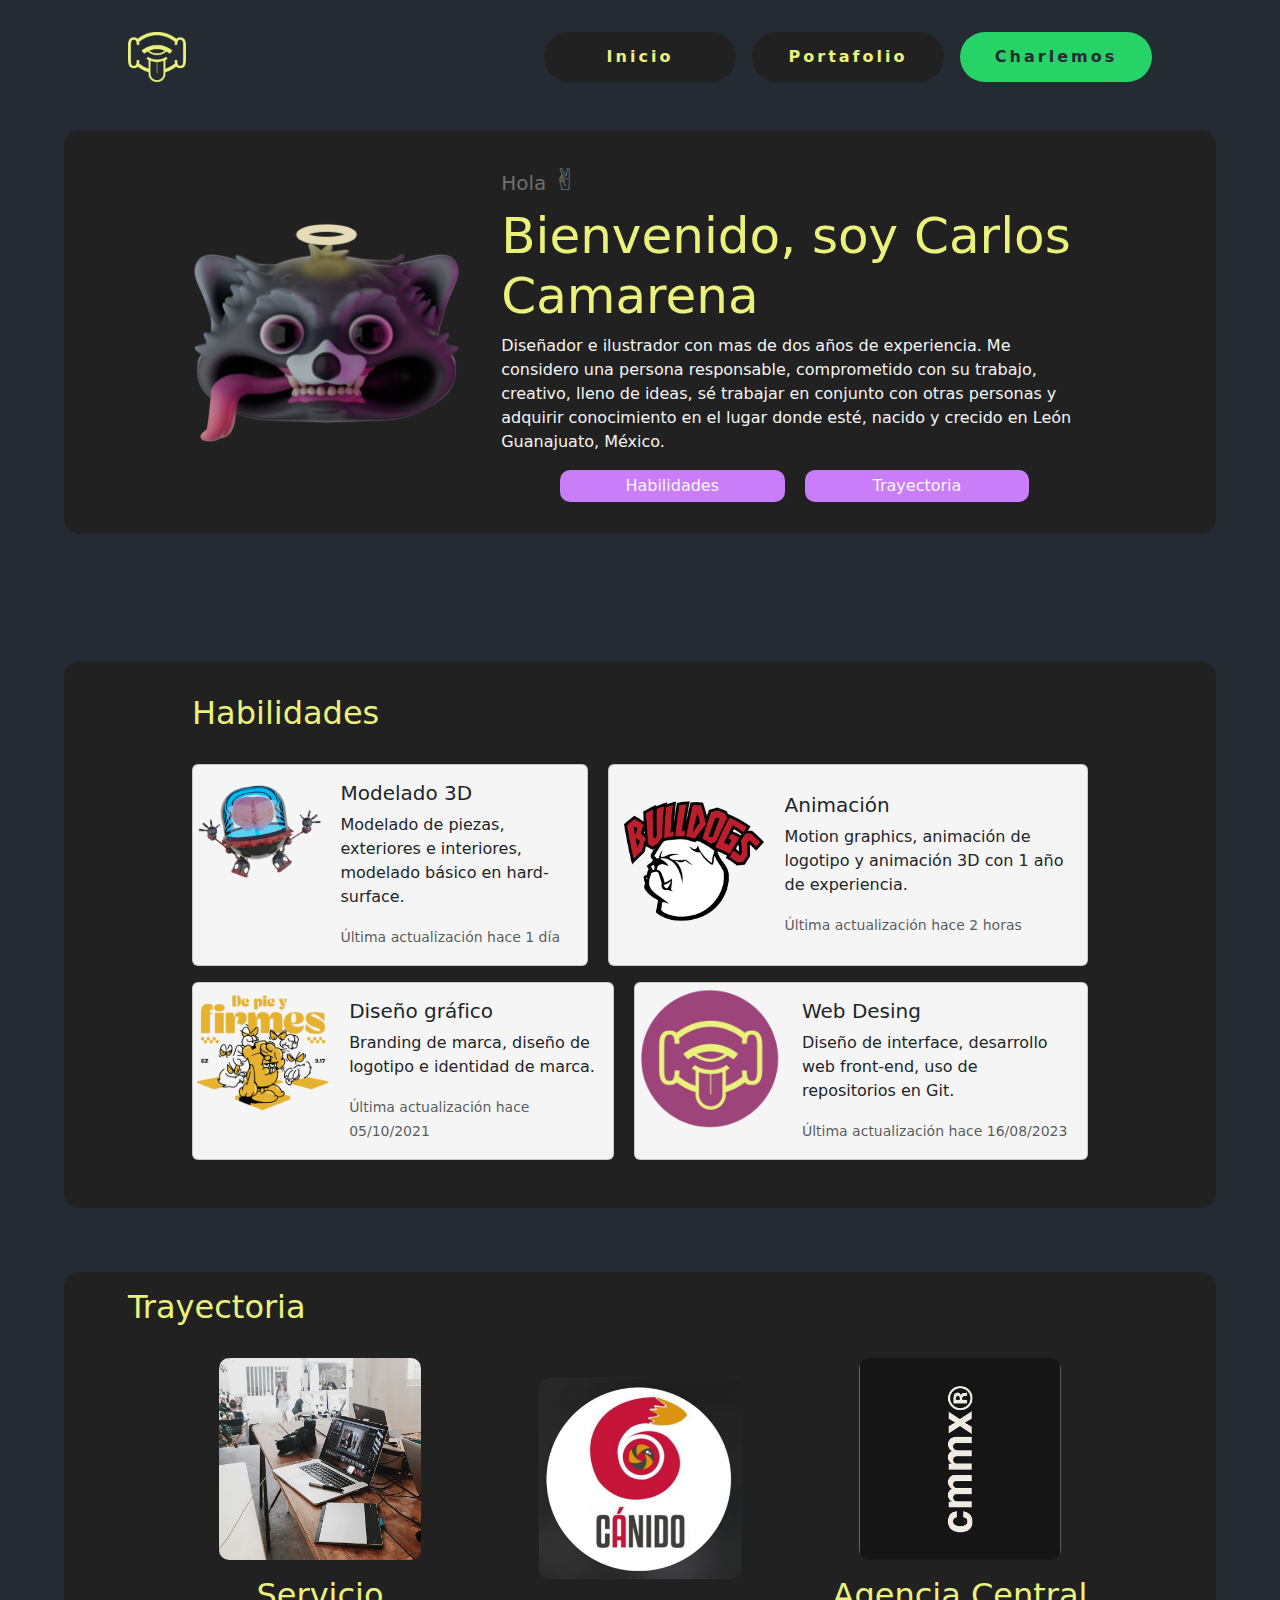
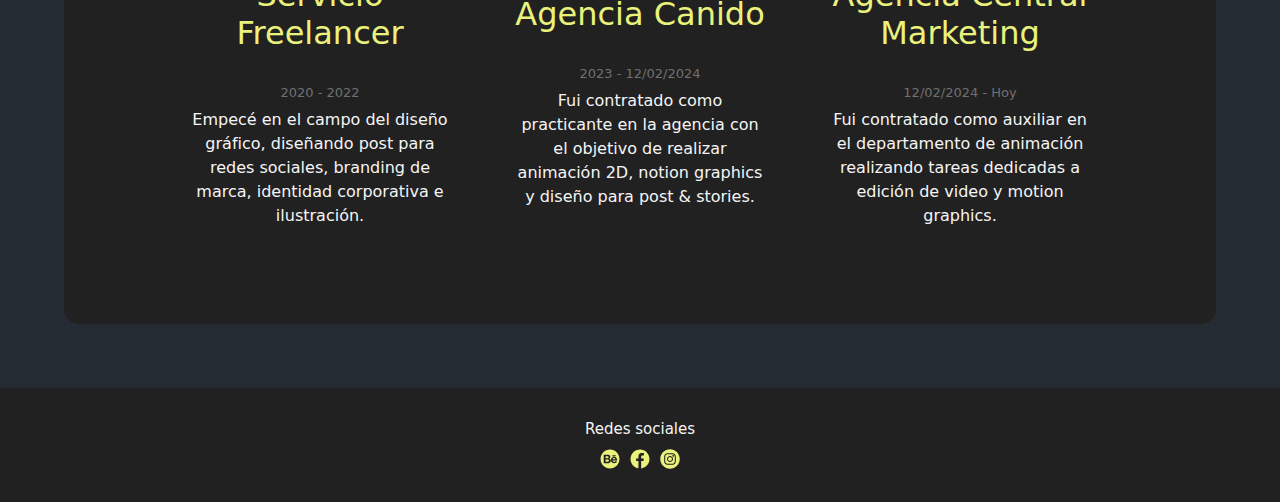
==== commit 80dccd4e: "Modificacion de la cabecera del body" ====
--- a/index.html
+++ b/index.html
@@ -37,8 +37,8 @@
 
         <div class="info">
 
-            <h2>Hola, bienvenido <span id="emojiSaludo">&#9996;</span></h2>
-            <h1>Soy Carlos Camarena</h1>
+            <h2>Hola <span id="emojiSaludo">&#9996;</span></h2>
+            <h1>Bienvenido, soy Carlos Camarena</h1>
             <p>Diseñador e ilustrador con mas de dos años de experiencia. Me considero una persona responsable, comprometido con su trabajo,  creativo, lleno de ideas, sé trabajar en conjunto con otras personas y adquirir conocimiento en el lugar donde esté, nacido y crecido en León Guanajuato, México.</p>
 
             <div class="botones">
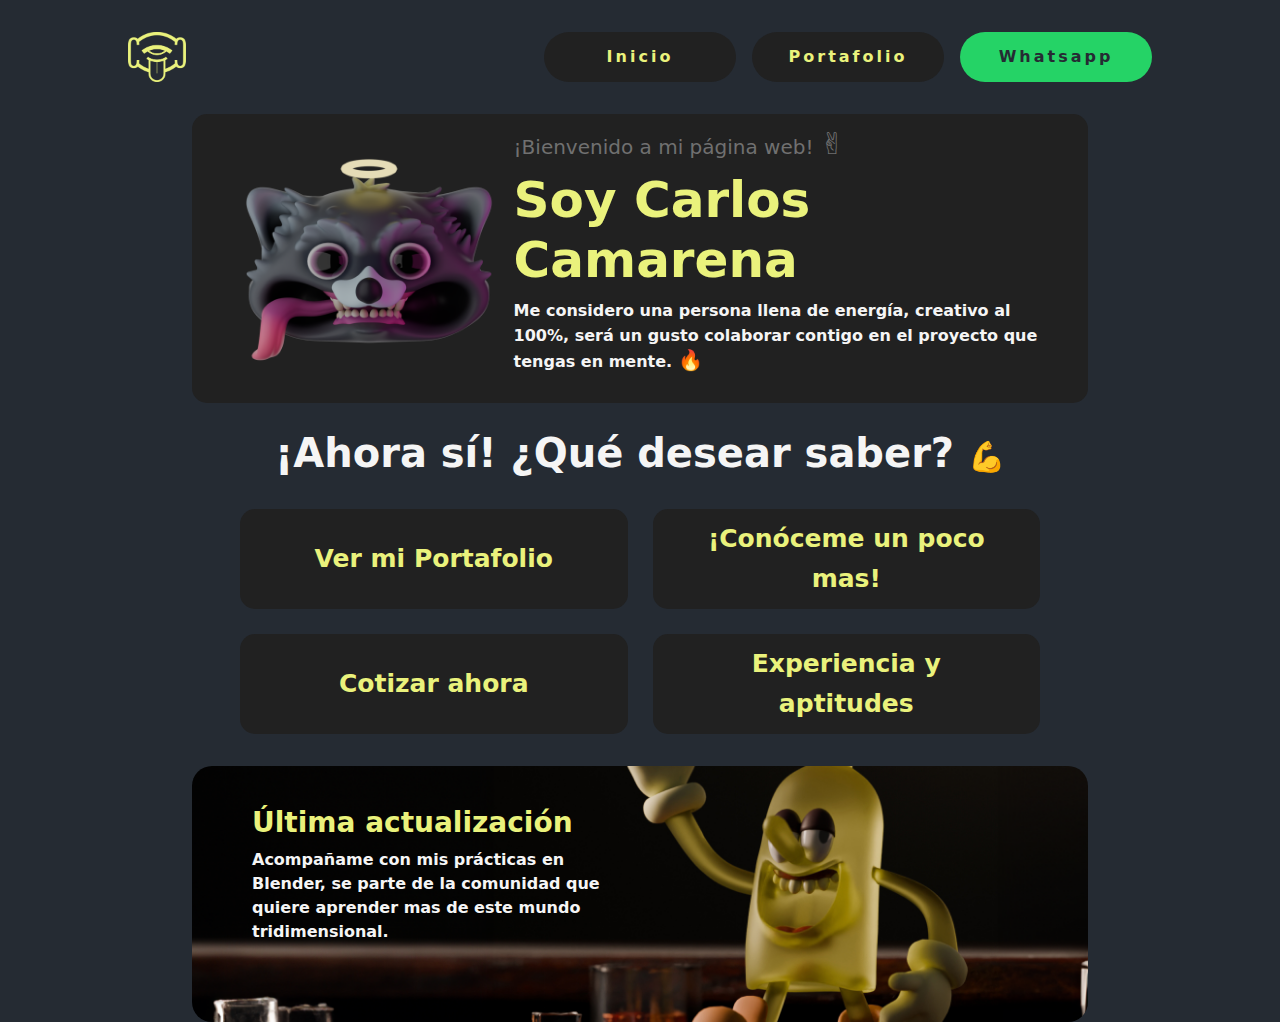
==== commit cb6775c9: "Volví a formar el index" ====
--- a/index.html
+++ b/index.html
@@ -23,25 +23,25 @@
       <img class="iconLogo" src="./assets/images/logoPagina.png">
       <a href="#" class="home">Inicio</a>
       <a href="./pages/portafolio.html" class="portfolio">Portafolio</a>
-      <a href="#" class="whatsapp">Charlemos</a>
+      <a href="#" class="whatsapp">Whatsapp</a>
   </nav>
     
 
       <div class="bienvenida">
 
-        <div class="foto">
-
-            <img class="imgFoto" src="./assets/images/fotoBienvenida.png" alt="">
-
-        </div>
+        
+
+        <img class="imgFoto" src="./assets/images/fotoBienvenida.png" alt="">
+
+        
 
         <div class="info">
 
-            <h2>Hola <span id="emojiSaludo">&#9996;</span></h2>
-            <h1>Bienvenido, soy Carlos Camarena</h1>
-            <p>Diseñador e ilustrador con mas de dos años de experiencia. Me considero una persona responsable, comprometido con su trabajo,  creativo, lleno de ideas, sé trabajar en conjunto con otras personas y adquirir conocimiento en el lugar donde esté, nacido y crecido en León Guanajuato, México.</p>
-
-            <div class="botones">
+            <h2>¡Bienvenido a mi página web! <span id="emojiSaludo">&#9996;</span></h2>
+            <h1>Soy Carlos Camarena</h1>
+            <p>Me considero una persona llena de energía, creativo al 100%, será un gusto colaborar contigo en el proyecto que tengas en mente. <span id="emojiFuego">&#128293;</span> </p>
+
+            <!--<div class="botones">
 
                 <div class="btn_cv">
 
@@ -49,21 +49,46 @@
                     <button class="btnTray"><a href="#trayectoria">Trayectoria</a></button>
                     
 
-                </div>
-
-          </div>
-
-        </div>
-
-      </div>
-
-      <div class="habilidades" id="habilidades">
+                </div> -->
+
+          </div>
+
+        </div>
+
+      </div>
+
+
+      <div class="subMenu">
+
+        <h2>¡Ahora sí! ¿Qué desear saber? <span id="emojiMusculo">&#128170;</span></h2>
+
+        <div class="subMenuOps">
+          <button class="ver"><a href="">Ver mi Portafolio</a></button>
+          <button class="cono"><a href="">¡Conóceme un poco mas!</a></button>
+          <button class="cot"><a href="">Cotizar ahora</a></button>
+          <button class="exp"><a href="">Experiencia y aptitudes</a></button>
+        </div>
+      </div>
+
+      <div class="ultiActual">
+        <div class="info">
+        <h3>Última actualización</h3>
+        <p>Acompañame con mis prácticas en Blender, se parte de la comunidad que quiere aprender mas de este mundo tridimensional.</p>
+        </div>
+        <div class="imgBotella">
+        <img src="./assets/images/botellaImg.png">
+        </div>
+        
+      </div>
+      
+      <!--
+       <div class="habilidades" id="habilidades">
 
         <h2>Habilidades</h2>
 
         <div class="skillsCardsTop">
 
-          <!--- Card 1 -->
+         
 
           <div class="card mb-3" style="max-width: 540px;">
             <div class="row g-0">
@@ -80,7 +105,7 @@
             </div>
           </div>
 
-          <!--- Card 2 -->
+       
 
           <div class="card mb-3" style="max-width: 540px;">
             <div class="row g-0">
@@ -101,7 +126,7 @@
 
         <div class="skillsCardsDown">
 
-          <!--- Card 3 -->
+          
 
           <div class="card mb-3" style="max-width: 540px;">
             <div class="row g-0">
@@ -118,7 +143,7 @@
             </div>
           </div>
 
-          <!--- Card 4 -->
+         
 
           <div class="card mb-3" style="max-width: 540px;">
             <div class="row g-0">
@@ -137,22 +162,22 @@
 
         </div>
 
-      </div>
-
-
-      <!-- Trayectoria -->
-
-
-
+      </div> 
+    -->
+
+      
+
+
+      <!--
       <div class="trayectoria" id="trayectoria">
 
 
         <h2 id="trayectoria">Trayectoria</h2>
         
         
-      <div class="trayCards">
-
-        <!-- Card 1 -->
+      <div class="trayCards">-->
+
+        <!-- Card 1 
 
         <div class="card" style="width: 18rem;">
           <img src="./assets/images/freelance.png" class="card-img-top" alt="...">
@@ -161,9 +186,9 @@
             <h4>2020 - 2022</h4>
             <p class="card-text">Empecé en el campo del diseño gráfico, diseñando post para redes sociales, branding de marca, identidad corporativa e ilustración.</p>
           </div>
-        </div>
-
-        <!-- Card 2 -->
+        </div>-->
+
+        <!-- Card 2
 
         <div class="card" style="width: 18rem;">
           <img src="./assets/images/canido.png" class="card-img-top" alt="...">
@@ -172,9 +197,9 @@
             <h4>2023 - 12/02/2024</h4>
             <p class="card-text">Fui contratado como practicante en la agencia con el objetivo de realizar animación 2D, notion graphics y diseño para post & stories.</p>
           </div>
-        </div>
-
-        <!-- Card 3 -->
+        </div> -->
+
+        <!-- Card 3 
 
         <div class="card" style="width: 18rem;">
           <img src="./assets/images/cmmx.png" class="card-img-top" alt="...">
@@ -186,9 +211,9 @@
         </div>
 
       </div>
-      </div>
-
-      <!-- Footer -->
+      </div>-->
+
+      <!-- Footer 
        <div class="footer">
 
         <h2>Redes sociales</h2>
@@ -210,7 +235,7 @@
 
         </div>
 
-       </div>
+       </div>-->
 
 </body>
 </html>--- a/css/main.css
+++ b/css/main.css
@@ -1 +1 @@
-*{padding:0;margin:0;border:0;font-size:100%}.montserrat{font-family:"Montserrat",sans-serif;font-optical-sizing:auto;font-style:normal}.ibm-plex-sans-thin{font-family:"IBM Plex Sans",sans-serif;font-weight:100;font-style:normal}.ibm-plex-sans-extralight{font-family:"IBM Plex Sans",sans-serif;font-weight:200;font-style:normal}.ibm-plex-sans-light{font-family:"IBM Plex Sans",sans-serif;font-weight:300;font-style:normal}.ibm-plex-sans-regular{font-family:"IBM Plex Sans",sans-serif;font-weight:400;font-style:normal}.ibm-plex-sans-medium{font-family:"IBM Plex Sans",sans-serif;font-weight:500;font-style:normal}.ibm-plex-sans-semibold{font-family:"IBM Plex Sans",sans-serif;font-weight:600;font-style:normal}.ibm-plex-sans-bold{font-family:"IBM Plex Sans",sans-serif;font-weight:700;font-style:normal}.ibm-plex-sans-thin-italic{font-family:"IBM Plex Sans",sans-serif;font-weight:100;font-style:italic}.ibm-plex-sans-extralight-italic{font-family:"IBM Plex Sans",sans-serif;font-weight:200;font-style:italic}.ibm-plex-sans-light-italic{font-family:"IBM Plex Sans",sans-serif;font-weight:300;font-style:italic}.ibm-plex-sans-regular-italic{font-family:"IBM Plex Sans",sans-serif;font-weight:400;font-style:italic}.ibm-plex-sans-medium-italic{font-family:"IBM Plex Sans",sans-serif;font-weight:500;font-style:italic}.ibm-plex-sans-semibold-italic{font-family:"IBM Plex Sans",sans-serif;font-weight:600;font-style:italic}.ibm-plex-sans-bold-italic{font-family:"IBM Plex Sans",sans-serif;font-weight:700;font-style:italic}#emojiSaludo{font-size:30px}.cuerpo{background:#252b33;display:flex;flex-direction:column;align-items:center;justify-content:center;width:100%}.navbar2{width:80%;display:grid;grid-template-columns:1fr 1fr 1fr 1fr 1fr;background:rgba(0,0,0,0);gap:1rem;margin-top:2rem}.navbar2 .iconLogo{grid-column:1/2;width:30%}.navbar2 .home{background-color:#212121;grid-column:3/4;display:flex;justify-content:center;align-items:center;font-weight:800;letter-spacing:3px;border-radius:40px;text-decoration:none;color:#eaf27c}.navbar2 .portfolio{background-color:#212121;grid-column:4/5;display:flex;justify-content:center;align-items:center;font-weight:800;letter-spacing:3px;border-radius:40px;text-decoration:none;color:#eaf27c}.navbar2 .whatsapp{background-color:#25d366;grid-column:5/6;display:flex;justify-content:center;align-items:center;font-weight:800;letter-spacing:3px;border-radius:40px;border-radius:40px;text-decoration:none;color:#252b33}.navbar{background:#252b33;margin-top:1rem;width:100%;display:flex;flex-direction:row;align-items:center;justify-content:center}.navbar .nav-link{font:Montserrat sans-serif 300 normal 20px;color:#eaf27c}.navbar .logo{width:5%}.bienvenida{margin-bottom:10%;margin-top:3rem;display:flex;flex-direction:row;align-items:center;justify-content:center;width:90%;gap:40px;height:-moz-fit-content;height:fit-content;border-radius:15px;background:#212121;padding:2rem 8rem}.bienvenida .foto .imgFoto{width:100%}.bienvenida .info{display:flex;flex-direction:column;align-items:start}.bienvenida .info h2{font:Montserrat sans-serif 300 normal 20px;color:#707070;font-size:20px}.bienvenida .info h1{font:Montserrat sans-serif 600 bold;color:#eaf27c;font-size:50px}.bienvenida .info p{font:ibm plex sans 500 normal;color:#f5f5f5}.bienvenida .info .botones{display:flex;align-items:center;justify-content:center;width:100%}.bienvenida .info .btn_cv{display:grid;grid-template-columns:1fr 1fr;grid-template-rows:2rem;gap:20px;width:80%}.bienvenida .info .btn_cv a{text-decoration:none;color:#f5f5f5}.bienvenida .info .btn_cv .btnHab{background-color:#ca7df9;color:#f5f5f5;border-radius:10px}.bienvenida .info .btn_cv .btnTray{background-color:#ca7df9;color:#f5f5f5;border-radius:10px}.habilidades{width:90%;color:#eaf27c;border-radius:15px;padding:2rem 8rem;background-color:#212121}.habilidades h2{margin-bottom:2rem}.habilidades .card{background:#252b33;display:flex;flex-direction:row;align-items:center;justify-content:center;background:#f5f5f5}.habilidades .skillsCardsTop{display:flex;flex-direction:row;gap:20px}.habilidades .skillsCardsDown{display:flex;flex-direction:row;gap:20px}.trayectoria{width:90%;color:#eaf27c;border-radius:15px;background-color:#212121;padding:1rem 4rem;margin:4rem 5rem}.trayectoria h2{margin-bottom:2rem}.trayectoria .trayCards{display:flex;flex-direction:row;align-items:center;justify-content:center;gap:2rem;margin-bottom:4rem}.trayectoria .trayCards .card{display:flex;flex-direction:column;align-items:center;justify-content:center;border:none;text-align:center;background:none}.trayectoria .trayCards .card img{border-radius:10px;width:70%;margin-bottom:none}.trayectoria .trayCards .card h2{font:Montserrat sans-serif 600 bold;color:#eaf27c}.trayectoria .trayCards .card h4{font:Montserrat sans-serif 300 normal 20px;color:#707070;font-size:small}.trayectoria .trayCards .card p{font:ibm plex sans 500 normal;color:#f5f5f5}.footer{background:#212121;width:100%;display:flex;flex-direction:column;align-items:center;padding:2rem}.footer h2{font-size:15px;color:#f5f5f5}.footer .rss{display:flex;flex-direction:row;align-items:start;justify-content:start;width:80px;gap:10px}.footer .rss h2{font:Montserrat sans-serif 300 normal 20px;color:#f5f5f5}.footer .rss li{list-style:none}.footer .rss img{width:100%}.carousel{width:70%;padding:1rem 7rem}.carousel img{border-radius:15px}.portafolio{margin:1rem 6rem;text-align:center;display:flex;flex-direction:column;align-items:center;justify-content:center}.portafolio .tituloP{font:Montserrat sans-serif 600 bold;color:#eaf27c}.portafolio .textoP{font:Montserrat sans-serif 300 normal 20px;color:#f5f5f5}.botones-porta{margin-bottom:2rem;display:flex;flex-direction:row;align-items:center;justify-content:center}.botones-porta .botones{width:60%;display:flex;flex-direction:row;align-items:center;justify-content:space-between}.botones-porta .botones button{width:20%;border-radius:100%;background:#212121;border-color:#000}.botones-porta .botones button img{width:100%}.ilustracion{display:flex;flex-direction:column;align-items:center;justify-content:center;padding:2rem 0rem}.ilustracion h2{font:Montserrat sans-serif 600 bold;color:#eaf27c}.ilustracion .galeria{display:flex;flex-direction:column;align-items:center;justify-content:center;margin:0rem 5rem}.ilustracion .galeria .bloque1{padding:2rem 0rem;width:70%;display:flex;flex-direction:row;align-items:center;justify-content:center;gap:50px}.ilustracion .galeria .bloque1 img{width:30%;border-radius:15px}.ilustracion .galeria .bloque2{width:70%;display:flex;flex-direction:row;align-items:center;justify-content:center;gap:50px}.ilustracion .galeria .bloque2 img{width:30%;border-radius:15px}.btnVolver{font:ibm plex sans 500 normal;color:#212121;background:#eaf27c;border-radius:5px;width:15%;margin:2rem 0rem}.btnVolver a{text-decoration:none;color:#212121}.socialMedia{display:flex;flex-direction:column;align-items:center;justify-content:center;padding:2rem 0rem}.socialMedia h2{font:Montserrat sans-serif 600 bold;color:#eaf27c}.socialMedia .galeria{display:flex;flex-direction:column;align-items:center;justify-content:center;margin:0rem 5rem}.socialMedia .galeria .bloque1{padding:2rem 0rem;width:70%;display:flex;flex-direction:row;align-items:center;justify-content:center;gap:50px}.socialMedia .galeria .bloque1 img{width:30%;border-radius:15px}.socialMedia .galeria .bloque2{width:70%;display:flex;flex-direction:row;align-items:center;justify-content:center;gap:50px}.socialMedia .galeria .bloque2 img{width:30%;border-radius:15px}.logofolio{display:flex;flex-direction:column;align-items:center;justify-content:center;padding:2rem 0rem}.logofolio h2{font:Montserrat sans-serif 600 bold;color:#eaf27c}.logofolio .galeria{display:flex;flex-direction:column;align-items:center;justify-content:center;margin:0rem 5rem}.logofolio .galeria .bloque1{padding:2rem 0rem;width:70%;display:flex;flex-direction:row;align-items:center;justify-content:center;gap:50px}.logofolio .galeria .bloque1 img{width:30%;border-radius:15px}.logofolio .galeria .bloque2{width:70%;display:flex;flex-direction:row;align-items:center;justify-content:center;gap:50px}.logofolio .galeria .bloque2 img{width:30%;border-radius:15px}/*# sourceMappingURL=main.css.map */+*{padding:0;margin:0;border:0;font-size:100%}.montserrat{font-family:"Montserrat",sans-serif;font-optical-sizing:auto;font-style:normal}.ibm-plex-sans-thin{font-family:"IBM Plex Sans",sans-serif;font-weight:100;font-style:normal}.ibm-plex-sans-extralight{font-family:"IBM Plex Sans",sans-serif;font-weight:200;font-style:normal}.ibm-plex-sans-light{font-family:"IBM Plex Sans",sans-serif;font-weight:300;font-style:normal}.ibm-plex-sans-regular{font-family:"IBM Plex Sans",sans-serif;font-weight:400;font-style:normal}.ibm-plex-sans-medium{font-family:"IBM Plex Sans",sans-serif;font-weight:500;font-style:normal}.ibm-plex-sans-semibold{font-family:"IBM Plex Sans",sans-serif;font-weight:600;font-style:normal}.ibm-plex-sans-bold{font-family:"IBM Plex Sans",sans-serif;font-weight:700;font-style:normal}.ibm-plex-sans-thin-italic{font-family:"IBM Plex Sans",sans-serif;font-weight:100;font-style:italic}.ibm-plex-sans-extralight-italic{font-family:"IBM Plex Sans",sans-serif;font-weight:200;font-style:italic}.ibm-plex-sans-light-italic{font-family:"IBM Plex Sans",sans-serif;font-weight:300;font-style:italic}.ibm-plex-sans-regular-italic{font-family:"IBM Plex Sans",sans-serif;font-weight:400;font-style:italic}.ibm-plex-sans-medium-italic{font-family:"IBM Plex Sans",sans-serif;font-weight:500;font-style:italic}.ibm-plex-sans-semibold-italic{font-family:"IBM Plex Sans",sans-serif;font-weight:600;font-style:italic}.ibm-plex-sans-bold-italic{font-family:"IBM Plex Sans",sans-serif;font-weight:700;font-style:italic}#emojiSaludo{font-size:30px}#emojiFuego{font-size:20px}#emojiMusculo{font-size:30px}.cuerpo{background:#252b33;display:flex;flex-direction:column;align-items:center;justify-content:center;width:100%}.navbar2{width:80%;display:grid;grid-template-columns:1fr 1fr 1fr 1fr 1fr;background:rgba(0,0,0,0);gap:1rem;margin:2rem 0rem}.navbar2 .iconLogo{grid-column:1/2;width:30%}.navbar2 .home{background-color:#212121;grid-column:3/4;display:flex;justify-content:center;align-items:center;font-weight:800;letter-spacing:3px;border-radius:40px;text-decoration:none;color:#eaf27c}.navbar2 .portfolio{background-color:#212121;grid-column:4/5;display:flex;justify-content:center;align-items:center;font-weight:800;letter-spacing:3px;border-radius:40px;text-decoration:none;color:#eaf27c}.navbar2 .whatsapp{background-color:#25d366;grid-column:5/6;display:flex;justify-content:center;align-items:center;font-weight:800;letter-spacing:3px;border-radius:40px;border-radius:40px;text-decoration:none;color:#252b33}.bienvenida{margin-bottom:10px;display:flex;flex-direction:row;align-items:center;justify-content:center;width:70%;border-radius:15px;background:#212121;padding:0rem 2rem}.bienvenida .imgFoto{width:30%;margin:20px}.bienvenida .info{line-height:25px;display:flex;flex-direction:column;align-items:start}.bienvenida .info h2{font:Montserrat sans-serif 300 normal 20px;color:#707070;font-size:20px}.bienvenida .info h1{font:Montserrat sans-serif 600 bold;color:#eaf27c;font-size:50px;font-weight:800}.bienvenida .info p{font:ibm plex sans 500 normal;color:#f5f5f5;text-align:left;font-weight:600}.bienvenida .info .botones{display:flex;align-items:center;justify-content:center;width:100%}.bienvenida .info .btn_cv{display:grid;grid-template-columns:1fr 1fr;grid-template-rows:2rem;gap:20px;width:80%}.bienvenida .info .btn_cv a{text-decoration:none;color:#f5f5f5}.bienvenida .info .btn_cv .btnHab{background-color:#552e6e;color:#f5f5f5;border-radius:10px}.bienvenida .info .btn_cv .btnTray{background-color:#552e6e;color:#f5f5f5;border-radius:10px}.subMenu{width:70%;padding:0rem 3rem;border-radius:20px;padding-top:1rem}.subMenu h2{color:#f5f5f5}.subMenu h2{font:Montserrat sans-serif 600 bold;font-size:40px;font-weight:800;text-align:center}.subMenu .subMenuOps{margin:2rem 0rem;display:grid;grid-template-columns:1fr 1fr 1fr 1fr;grid-template-rows:1fr 1fr;gap:25px}.subMenu .subMenuOps button{display:flex;flex-direction:column;justify-content:center;align-items:center;border-radius:15px;font-size:25px;padding:30px 30px;line-height:40px;font:Montserrat sans-serif 300 normal 20px;font-weight:800;background:#212121}.subMenu .subMenuOps button a{color:#eaf27c;text-decoration:none}.subMenu .subMenuOps .ver{width:100%;height:100px;grid-column:1/3}.subMenu .subMenuOps .cono{width:100%;height:100px;grid-column:3/5}.subMenu .subMenuOps .cot{width:100%;height:100px;grid-column:1/3}.subMenu .subMenuOps .exp{width:100%;height:100px;grid-column:3/5}.ultiActual{width:70%;display:flex;flex-direction:row}.ultiActual .info{width:30%;margin:40px 60px;position:absolute;display:flex;flex-direction:column;align-items:start;justify-content:center}.ultiActual .info p{font:ibm plex sans 500 normal;color:#f5f5f5;font-weight:600}.ultiActual .info h3{font:Montserrat sans-serif 300 normal 20px;font-weight:800;color:#eaf27c}.ultiActual .imgBotella img{width:100%;border-radius:20px}.habilidades{width:90%;color:#eaf27c;border-radius:15px;background-color:#212121}.habilidades h2{margin-bottom:2rem}.habilidades .card{background:#252b33;display:flex;flex-direction:row;align-items:center;justify-content:center;background:#f5f5f5}.habilidades .skillsCardsTop{display:flex;flex-direction:row;gap:20px}.habilidades .skillsCardsDown{display:flex;flex-direction:row;gap:20px}.trayectoria{width:90%;color:#eaf27c;border-radius:15px;background-color:#212121;padding:1rem 4rem;margin:4rem 5rem}.trayectoria h2{margin-bottom:2rem}.trayectoria .trayCards{display:flex;flex-direction:row;align-items:center;justify-content:center;gap:2rem;margin-bottom:4rem}.trayectoria .trayCards .card{display:flex;flex-direction:column;align-items:center;justify-content:center;border:none;text-align:center;background:none}.trayectoria .trayCards .card img{border-radius:10px;width:70%;margin-bottom:none}.trayectoria .trayCards .card h2{font:Montserrat sans-serif 600 bold;color:#eaf27c}.trayectoria .trayCards .card h4{font:Montserrat sans-serif 300 normal 20px;color:#707070;font-size:small}.trayectoria .trayCards .card p{font:ibm plex sans 500 normal;color:#f5f5f5}.footer{background:#212121;width:100%;display:flex;flex-direction:column;align-items:center;padding:2rem}.footer h2{font-size:15px;color:#f5f5f5}.footer .rss{display:flex;flex-direction:row;align-items:start;justify-content:start;width:80px;gap:10px}.footer .rss h2{font:Montserrat sans-serif 300 normal 20px;color:#f5f5f5}.footer .rss li{list-style:none}.footer .rss img{width:100%}.carousel{width:70%;padding:1rem 7rem}.carousel img{border-radius:15px}.portafolio{margin:1rem 6rem;text-align:center;display:flex;flex-direction:column;align-items:center;justify-content:center}.portafolio .tituloP{font:Montserrat sans-serif 600 bold;color:#eaf27c}.portafolio .textoP{font:Montserrat sans-serif 300 normal 20px;color:#f5f5f5}.botones-porta{margin-bottom:2rem;display:flex;flex-direction:row;align-items:center;justify-content:center}.botones-porta .botones{width:60%;display:flex;flex-direction:row;align-items:center;justify-content:space-between}.botones-porta .botones button{width:20%;border-radius:100%;background:#212121;border-color:#000}.botones-porta .botones button img{width:100%}.ilustracion{display:flex;flex-direction:column;align-items:center;justify-content:center;padding:2rem 0rem}.ilustracion h2{font:Montserrat sans-serif 600 bold;color:#eaf27c}.ilustracion .galeria{display:flex;flex-direction:column;align-items:center;justify-content:center;margin:0rem 5rem}.ilustracion .galeria .bloque1{padding:2rem 0rem;width:70%;display:flex;flex-direction:row;align-items:center;justify-content:center;gap:50px}.ilustracion .galeria .bloque1 img{width:30%;border-radius:15px}.ilustracion .galeria .bloque2{width:70%;display:flex;flex-direction:row;align-items:center;justify-content:center;gap:50px}.ilustracion .galeria .bloque2 img{width:30%;border-radius:15px}.btnVolver{font:ibm plex sans 500 normal;color:#212121;background:#eaf27c;border-radius:5px;width:15%;margin:2rem 0rem}.btnVolver a{text-decoration:none;color:#212121}.socialMedia{display:flex;flex-direction:column;align-items:center;justify-content:center;padding:2rem 0rem}.socialMedia h2{font:Montserrat sans-serif 600 bold;color:#eaf27c}.socialMedia .galeria{display:flex;flex-direction:column;align-items:center;justify-content:center;margin:0rem 5rem}.socialMedia .galeria .bloque1{padding:2rem 0rem;width:70%;display:flex;flex-direction:row;align-items:center;justify-content:center;gap:50px}.socialMedia .galeria .bloque1 img{width:30%;border-radius:15px}.socialMedia .galeria .bloque2{width:70%;display:flex;flex-direction:row;align-items:center;justify-content:center;gap:50px}.socialMedia .galeria .bloque2 img{width:30%;border-radius:15px}.logofolio{display:flex;flex-direction:column;align-items:center;justify-content:center;padding:2rem 0rem}.logofolio h2{font:Montserrat sans-serif 600 bold;color:#eaf27c}.logofolio .galeria{display:flex;flex-direction:column;align-items:center;justify-content:center;margin:0rem 5rem}.logofolio .galeria .bloque1{padding:2rem 0rem;width:70%;display:flex;flex-direction:row;align-items:center;justify-content:center;gap:50px}.logofolio .galeria .bloque1 img{width:30%;border-radius:15px}.logofolio .galeria .bloque2{width:70%;display:flex;flex-direction:row;align-items:center;justify-content:center;gap:50px}.logofolio .galeria .bloque2 img{width:30%;border-radius:15px}/*# sourceMappingURL=main.css.map */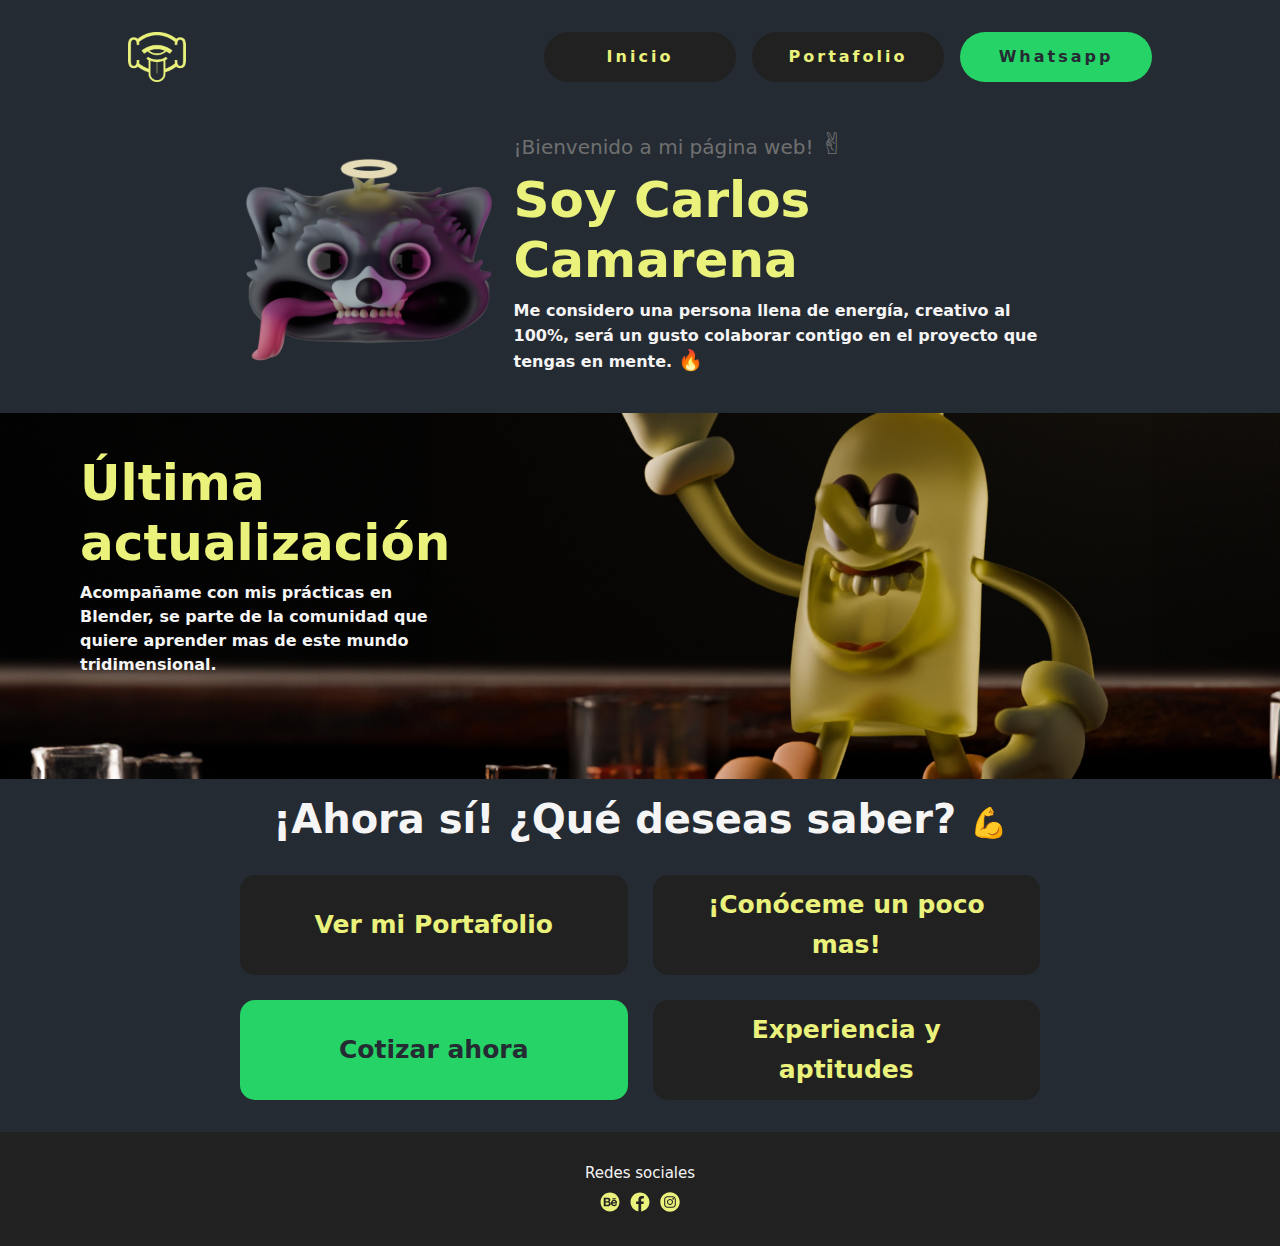
==== commit 63fc0108: "Realizacion de la pagina Portafolio y ajuste de index" ====
--- a/index.html
+++ b/index.html
@@ -22,7 +22,7 @@
   <nav class="navbar2">
       <img class="iconLogo" src="./assets/images/logoPagina.png">
       <a href="#" class="home">Inicio</a>
-      <a href="./pages/portafolio.html" class="portfolio">Portafolio</a>
+      <a href="./pages/main_portafolio.html" class="portfolio">Portafolio</a>
       <a href="#" class="whatsapp">Whatsapp</a>
   </nav>
     
@@ -57,10 +57,19 @@
 
       </div>
 
+      <div class="ultiActual">
+        <div class="info">
+        <h3>Última actualización</h3>
+        <p>Acompañame con mis prácticas en Blender, se parte de la comunidad que quiere aprender mas de este mundo tridimensional.</p>
+        </div>
+        <div class="imgBotella">
+        <img src="./assets/images/botellaImg.png">
+        </div>
+      </div>
 
       <div class="subMenu">
 
-        <h2>¡Ahora sí! ¿Qué desear saber? <span id="emojiMusculo">&#128170;</span></h2>
+        <h2>¡Ahora sí! ¿Qué deseas saber? <span id="emojiMusculo">&#128170;</span></h2>
 
         <div class="subMenuOps">
           <button class="ver"><a href="">Ver mi Portafolio</a></button>
@@ -70,16 +79,7 @@
         </div>
       </div>
 
-      <div class="ultiActual">
-        <div class="info">
-        <h3>Última actualización</h3>
-        <p>Acompañame con mis prácticas en Blender, se parte de la comunidad que quiere aprender mas de este mundo tridimensional.</p>
-        </div>
-        <div class="imgBotella">
-        <img src="./assets/images/botellaImg.png">
-        </div>
-        
-      </div>
+      
       
       <!--
        <div class="habilidades" id="habilidades">
@@ -164,9 +164,6 @@
 
       </div> 
     -->
-
-      
-
 
       <!--
       <div class="trayectoria" id="trayectoria">
@@ -213,29 +210,22 @@
       </div>
       </div>-->
 
-      <!-- Footer 
+       
        <div class="footer">
 
         <h2>Redes sociales</h2>
 
         <div class="rss">
 
-          
-          
-
             <li><a href="https://www.behance.net/carloscamarena1" target="_blank"><img src="./assets/images/behanceIcon.svg" alt=""></a></li>
 
             <li><a href="https://www.facebook.com/profile.php?id=100029726767003&locale=es_LA" target="_blank"><img src="./assets/images/faceIcon.svg" alt=""></li></a>       
 
             <li><a href="https://www.instagram.com/charlie30cam/" target="_blank"><img src="./assets/images/instaIcon.svg" alt=""></li></a>
 
-
-          
-          
-
-        </div>
-
-       </div>-->
+        </div>
+
+       </div>
 
 </body>
 </html>--- a/css/main.css
+++ b/css/main.css
@@ -1 +1 @@
-*{padding:0;margin:0;border:0;font-size:100%}.montserrat{font-family:"Montserrat",sans-serif;font-optical-sizing:auto;font-style:normal}.ibm-plex-sans-thin{font-family:"IBM Plex Sans",sans-serif;font-weight:100;font-style:normal}.ibm-plex-sans-extralight{font-family:"IBM Plex Sans",sans-serif;font-weight:200;font-style:normal}.ibm-plex-sans-light{font-family:"IBM Plex Sans",sans-serif;font-weight:300;font-style:normal}.ibm-plex-sans-regular{font-family:"IBM Plex Sans",sans-serif;font-weight:400;font-style:normal}.ibm-plex-sans-medium{font-family:"IBM Plex Sans",sans-serif;font-weight:500;font-style:normal}.ibm-plex-sans-semibold{font-family:"IBM Plex Sans",sans-serif;font-weight:600;font-style:normal}.ibm-plex-sans-bold{font-family:"IBM Plex Sans",sans-serif;font-weight:700;font-style:normal}.ibm-plex-sans-thin-italic{font-family:"IBM Plex Sans",sans-serif;font-weight:100;font-style:italic}.ibm-plex-sans-extralight-italic{font-family:"IBM Plex Sans",sans-serif;font-weight:200;font-style:italic}.ibm-plex-sans-light-italic{font-family:"IBM Plex Sans",sans-serif;font-weight:300;font-style:italic}.ibm-plex-sans-regular-italic{font-family:"IBM Plex Sans",sans-serif;font-weight:400;font-style:italic}.ibm-plex-sans-medium-italic{font-family:"IBM Plex Sans",sans-serif;font-weight:500;font-style:italic}.ibm-plex-sans-semibold-italic{font-family:"IBM Plex Sans",sans-serif;font-weight:600;font-style:italic}.ibm-plex-sans-bold-italic{font-family:"IBM Plex Sans",sans-serif;font-weight:700;font-style:italic}#emojiSaludo{font-size:30px}#emojiFuego{font-size:20px}#emojiMusculo{font-size:30px}.cuerpo{background:#252b33;display:flex;flex-direction:column;align-items:center;justify-content:center;width:100%}.navbar2{width:80%;display:grid;grid-template-columns:1fr 1fr 1fr 1fr 1fr;background:rgba(0,0,0,0);gap:1rem;margin:2rem 0rem}.navbar2 .iconLogo{grid-column:1/2;width:30%}.navbar2 .home{background-color:#212121;grid-column:3/4;display:flex;justify-content:center;align-items:center;font-weight:800;letter-spacing:3px;border-radius:40px;text-decoration:none;color:#eaf27c}.navbar2 .portfolio{background-color:#212121;grid-column:4/5;display:flex;justify-content:center;align-items:center;font-weight:800;letter-spacing:3px;border-radius:40px;text-decoration:none;color:#eaf27c}.navbar2 .whatsapp{background-color:#25d366;grid-column:5/6;display:flex;justify-content:center;align-items:center;font-weight:800;letter-spacing:3px;border-radius:40px;border-radius:40px;text-decoration:none;color:#252b33}.bienvenida{margin-bottom:10px;display:flex;flex-direction:row;align-items:center;justify-content:center;width:70%;border-radius:15px;background:#212121;padding:0rem 2rem}.bienvenida .imgFoto{width:30%;margin:20px}.bienvenida .info{line-height:25px;display:flex;flex-direction:column;align-items:start}.bienvenida .info h2{font:Montserrat sans-serif 300 normal 20px;color:#707070;font-size:20px}.bienvenida .info h1{font:Montserrat sans-serif 600 bold;color:#eaf27c;font-size:50px;font-weight:800}.bienvenida .info p{font:ibm plex sans 500 normal;color:#f5f5f5;text-align:left;font-weight:600}.bienvenida .info .botones{display:flex;align-items:center;justify-content:center;width:100%}.bienvenida .info .btn_cv{display:grid;grid-template-columns:1fr 1fr;grid-template-rows:2rem;gap:20px;width:80%}.bienvenida .info .btn_cv a{text-decoration:none;color:#f5f5f5}.bienvenida .info .btn_cv .btnHab{background-color:#552e6e;color:#f5f5f5;border-radius:10px}.bienvenida .info .btn_cv .btnTray{background-color:#552e6e;color:#f5f5f5;border-radius:10px}.subMenu{width:70%;padding:0rem 3rem;border-radius:20px;padding-top:1rem}.subMenu h2{color:#f5f5f5}.subMenu h2{font:Montserrat sans-serif 600 bold;font-size:40px;font-weight:800;text-align:center}.subMenu .subMenuOps{margin:2rem 0rem;display:grid;grid-template-columns:1fr 1fr 1fr 1fr;grid-template-rows:1fr 1fr;gap:25px}.subMenu .subMenuOps button{display:flex;flex-direction:column;justify-content:center;align-items:center;border-radius:15px;font-size:25px;padding:30px 30px;line-height:40px;font:Montserrat sans-serif 300 normal 20px;font-weight:800;background:#212121}.subMenu .subMenuOps button a{color:#eaf27c;text-decoration:none}.subMenu .subMenuOps .ver{width:100%;height:100px;grid-column:1/3}.subMenu .subMenuOps .cono{width:100%;height:100px;grid-column:3/5}.subMenu .subMenuOps .cot{width:100%;height:100px;grid-column:1/3}.subMenu .subMenuOps .exp{width:100%;height:100px;grid-column:3/5}.ultiActual{width:70%;display:flex;flex-direction:row}.ultiActual .info{width:30%;margin:40px 60px;position:absolute;display:flex;flex-direction:column;align-items:start;justify-content:center}.ultiActual .info p{font:ibm plex sans 500 normal;color:#f5f5f5;font-weight:600}.ultiActual .info h3{font:Montserrat sans-serif 300 normal 20px;font-weight:800;color:#eaf27c}.ultiActual .imgBotella img{width:100%;border-radius:20px}.habilidades{width:90%;color:#eaf27c;border-radius:15px;background-color:#212121}.habilidades h2{margin-bottom:2rem}.habilidades .card{background:#252b33;display:flex;flex-direction:row;align-items:center;justify-content:center;background:#f5f5f5}.habilidades .skillsCardsTop{display:flex;flex-direction:row;gap:20px}.habilidades .skillsCardsDown{display:flex;flex-direction:row;gap:20px}.trayectoria{width:90%;color:#eaf27c;border-radius:15px;background-color:#212121;padding:1rem 4rem;margin:4rem 5rem}.trayectoria h2{margin-bottom:2rem}.trayectoria .trayCards{display:flex;flex-direction:row;align-items:center;justify-content:center;gap:2rem;margin-bottom:4rem}.trayectoria .trayCards .card{display:flex;flex-direction:column;align-items:center;justify-content:center;border:none;text-align:center;background:none}.trayectoria .trayCards .card img{border-radius:10px;width:70%;margin-bottom:none}.trayectoria .trayCards .card h2{font:Montserrat sans-serif 600 bold;color:#eaf27c}.trayectoria .trayCards .card h4{font:Montserrat sans-serif 300 normal 20px;color:#707070;font-size:small}.trayectoria .trayCards .card p{font:ibm plex sans 500 normal;color:#f5f5f5}.footer{background:#212121;width:100%;display:flex;flex-direction:column;align-items:center;padding:2rem}.footer h2{font-size:15px;color:#f5f5f5}.footer .rss{display:flex;flex-direction:row;align-items:start;justify-content:start;width:80px;gap:10px}.footer .rss h2{font:Montserrat sans-serif 300 normal 20px;color:#f5f5f5}.footer .rss li{list-style:none}.footer .rss img{width:100%}.carousel{width:70%;padding:1rem 7rem}.carousel img{border-radius:15px}.portafolio{margin:1rem 6rem;text-align:center;display:flex;flex-direction:column;align-items:center;justify-content:center}.portafolio .tituloP{font:Montserrat sans-serif 600 bold;color:#eaf27c}.portafolio .textoP{font:Montserrat sans-serif 300 normal 20px;color:#f5f5f5}.botones-porta{margin-bottom:2rem;display:flex;flex-direction:row;align-items:center;justify-content:center}.botones-porta .botones{width:60%;display:flex;flex-direction:row;align-items:center;justify-content:space-between}.botones-porta .botones button{width:20%;border-radius:100%;background:#212121;border-color:#000}.botones-porta .botones button img{width:100%}.ilustracion{display:flex;flex-direction:column;align-items:center;justify-content:center;padding:2rem 0rem}.ilustracion h2{font:Montserrat sans-serif 600 bold;color:#eaf27c}.ilustracion .galeria{display:flex;flex-direction:column;align-items:center;justify-content:center;margin:0rem 5rem}.ilustracion .galeria .bloque1{padding:2rem 0rem;width:70%;display:flex;flex-direction:row;align-items:center;justify-content:center;gap:50px}.ilustracion .galeria .bloque1 img{width:30%;border-radius:15px}.ilustracion .galeria .bloque2{width:70%;display:flex;flex-direction:row;align-items:center;justify-content:center;gap:50px}.ilustracion .galeria .bloque2 img{width:30%;border-radius:15px}.btnVolver{font:ibm plex sans 500 normal;color:#212121;background:#eaf27c;border-radius:5px;width:15%;margin:2rem 0rem}.btnVolver a{text-decoration:none;color:#212121}.socialMedia{display:flex;flex-direction:column;align-items:center;justify-content:center;padding:2rem 0rem}.socialMedia h2{font:Montserrat sans-serif 600 bold;color:#eaf27c}.socialMedia .galeria{display:flex;flex-direction:column;align-items:center;justify-content:center;margin:0rem 5rem}.socialMedia .galeria .bloque1{padding:2rem 0rem;width:70%;display:flex;flex-direction:row;align-items:center;justify-content:center;gap:50px}.socialMedia .galeria .bloque1 img{width:30%;border-radius:15px}.socialMedia .galeria .bloque2{width:70%;display:flex;flex-direction:row;align-items:center;justify-content:center;gap:50px}.socialMedia .galeria .bloque2 img{width:30%;border-radius:15px}.logofolio{display:flex;flex-direction:column;align-items:center;justify-content:center;padding:2rem 0rem}.logofolio h2{font:Montserrat sans-serif 600 bold;color:#eaf27c}.logofolio .galeria{display:flex;flex-direction:column;align-items:center;justify-content:center;margin:0rem 5rem}.logofolio .galeria .bloque1{padding:2rem 0rem;width:70%;display:flex;flex-direction:row;align-items:center;justify-content:center;gap:50px}.logofolio .galeria .bloque1 img{width:30%;border-radius:15px}.logofolio .galeria .bloque2{width:70%;display:flex;flex-direction:row;align-items:center;justify-content:center;gap:50px}.logofolio .galeria .bloque2 img{width:30%;border-radius:15px}/*# sourceMappingURL=main.css.map */+*{padding:0;margin:0;border:0;font-size:100%}.montserrat{font-family:"Montserrat",sans-serif;font-optical-sizing:auto;font-style:normal}.ibm-plex-sans-thin{font-family:"IBM Plex Sans",sans-serif;font-weight:100;font-style:normal}.ibm-plex-sans-extralight{font-family:"IBM Plex Sans",sans-serif;font-weight:200;font-style:normal}.ibm-plex-sans-light{font-family:"IBM Plex Sans",sans-serif;font-weight:300;font-style:normal}.ibm-plex-sans-regular{font-family:"IBM Plex Sans",sans-serif;font-weight:400;font-style:normal}.ibm-plex-sans-medium{font-family:"IBM Plex Sans",sans-serif;font-weight:500;font-style:normal}.ibm-plex-sans-semibold{font-family:"IBM Plex Sans",sans-serif;font-weight:600;font-style:normal}.ibm-plex-sans-bold{font-family:"IBM Plex Sans",sans-serif;font-weight:700;font-style:normal}.ibm-plex-sans-thin-italic{font-family:"IBM Plex Sans",sans-serif;font-weight:100;font-style:italic}.ibm-plex-sans-extralight-italic{font-family:"IBM Plex Sans",sans-serif;font-weight:200;font-style:italic}.ibm-plex-sans-light-italic{font-family:"IBM Plex Sans",sans-serif;font-weight:300;font-style:italic}.ibm-plex-sans-regular-italic{font-family:"IBM Plex Sans",sans-serif;font-weight:400;font-style:italic}.ibm-plex-sans-medium-italic{font-family:"IBM Plex Sans",sans-serif;font-weight:500;font-style:italic}.ibm-plex-sans-semibold-italic{font-family:"IBM Plex Sans",sans-serif;font-weight:600;font-style:italic}.ibm-plex-sans-bold-italic{font-family:"IBM Plex Sans",sans-serif;font-weight:700;font-style:italic}#emojiSaludo{font-size:30px}#emojiFuego{font-size:20px}#emojiMusculo{font-size:30px}.cuerpo{background:#252b33;display:flex;flex-direction:column;align-items:center;justify-content:center;width:100%}.navbar2{width:80%;display:grid;grid-template-columns:1fr 1fr 1fr 1fr 1fr;background:rgba(0,0,0,0);gap:1rem;margin:2rem 0rem}.navbar2 .iconLogo{grid-column:1/2;width:30%}.navbar2 .home{background-color:#212121;grid-column:3/4;display:flex;justify-content:center;align-items:center;font-weight:800;letter-spacing:3px;border-radius:40px;text-decoration:none;color:#eaf27c}.navbar2 .portfolio{background-color:#212121;grid-column:4/5;display:flex;justify-content:center;align-items:center;font-weight:800;letter-spacing:3px;border-radius:40px;text-decoration:none;color:#eaf27c}.navbar2 .whatsapp{background-color:#25d366;grid-column:5/6;display:flex;justify-content:center;align-items:center;font-weight:800;letter-spacing:3px;border-radius:40px;border-radius:40px;text-decoration:none;color:#252b33}.bienvenida{margin-bottom:10px;display:flex;flex-direction:row;align-items:center;justify-content:center;width:70%;border-radius:15px;padding:0rem 2rem}.bienvenida .imgFoto{width:30%;margin:20px}.bienvenida .info{line-height:25px;display:flex;flex-direction:column;align-items:start}.bienvenida .info h2{font:Montserrat sans-serif 300 normal 20px;color:#707070;font-size:20px}.bienvenida .info h1{font:Montserrat sans-serif 600 bold;color:#eaf27c;font-size:50px;font-weight:800}.bienvenida .info p{font:ibm plex sans 500 normal;color:#f5f5f5;text-align:left;font-weight:600}.bienvenida .info .botones{display:flex;align-items:center;justify-content:center;width:100%}.bienvenida .info .btn_cv{display:grid;grid-template-columns:1fr 1fr;grid-template-rows:2rem;gap:20px;width:80%}.bienvenida .info .btn_cv a{text-decoration:none;color:#f5f5f5}.bienvenida .info .btn_cv .btnHab{background-color:#552e6e;color:#f5f5f5;border-radius:10px}.bienvenida .info .btn_cv .btnTray{background-color:#552e6e;color:#f5f5f5;border-radius:10px}.subMenu{width:70%;padding:0rem 3rem;border-radius:20px;margin-top:1rem}.subMenu h2{color:#f5f5f5}.subMenu h2{font:Montserrat sans-serif 600 bold;font-size:40px;font-weight:800;text-align:center}.subMenu .subMenuOps{margin:2rem 0rem;display:grid;grid-template-columns:1fr 1fr 1fr 1fr;grid-template-rows:1fr 1fr;gap:25px}.subMenu .subMenuOps button{display:flex;flex-direction:column;justify-content:center;align-items:center;border-radius:15px;font-size:25px;padding:30px 30px;line-height:40px;font:Montserrat sans-serif 300 normal 20px;font-weight:800;background:#212121}.subMenu .subMenuOps button a{color:#eaf27c;text-decoration:none}.subMenu .subMenuOps .ver{width:100%;height:100px;grid-column:1/3}.subMenu .subMenuOps .cono{width:100%;height:100px;grid-column:3/5}.subMenu .subMenuOps .cot{width:100%;height:100px;grid-column:1/3;background:#25d366}.subMenu .subMenuOps .cot a{color:#252b33}.subMenu .subMenuOps .exp{width:100%;height:100px;grid-column:3/5}.ultiActual{width:100%;display:flex;flex-direction:row}.ultiActual .info{width:30%;margin:40px 80px;position:absolute;display:flex;flex-direction:column;align-items:start;justify-content:center}.ultiActual .info p{font:ibm plex sans 500 normal;color:#f5f5f5;font-weight:600}.ultiActual .info h3{font:Montserrat sans-serif 300 normal 20px;font-weight:800;color:#eaf27c;font-size:50px}.ultiActual .imgBotella{display:flex;flex-direction:column;align-items:start;justify-content:end}.ultiActual .imgBotella img{width:100%}.top{margin:2rem 0rem;display:flex;flex-direction:column;align-items:center;justify-content:center;width:80%}.top h3{font-size:15px;font-weight:700;font:Montserrat sans-serif 300 normal 20px;color:#f5f5f5}.top h2{font-size:40px;font-weight:800;font:Montserrat sans-serif 600 bold;color:#eaf27c}.menu{gap:40px;width:80%;display:flex;flex-direction:row;justify-content:center;align-items:center;margin-bottom:2rem}.menu button{width:400px;background:#eaf27c;border-radius:15px}.menu button a{font:Montserrat sans-serif 300 normal 20px;font-size:20px;font-weight:700;color:#212121;text-decoration:none}.footer{background:#212121;width:100%;display:flex;flex-direction:column;align-items:center;padding:2rem}.footer h2{font-size:15px;color:#f5f5f5}.footer .rss{display:flex;flex-direction:row;align-items:start;justify-content:start;width:80px;gap:10px}.footer .rss h2{font:Montserrat sans-serif 300 normal 20px;color:#f5f5f5}.footer .rss li{list-style:none}.footer .rss img{width:100%}/*# sourceMappingURL=main.css.map */